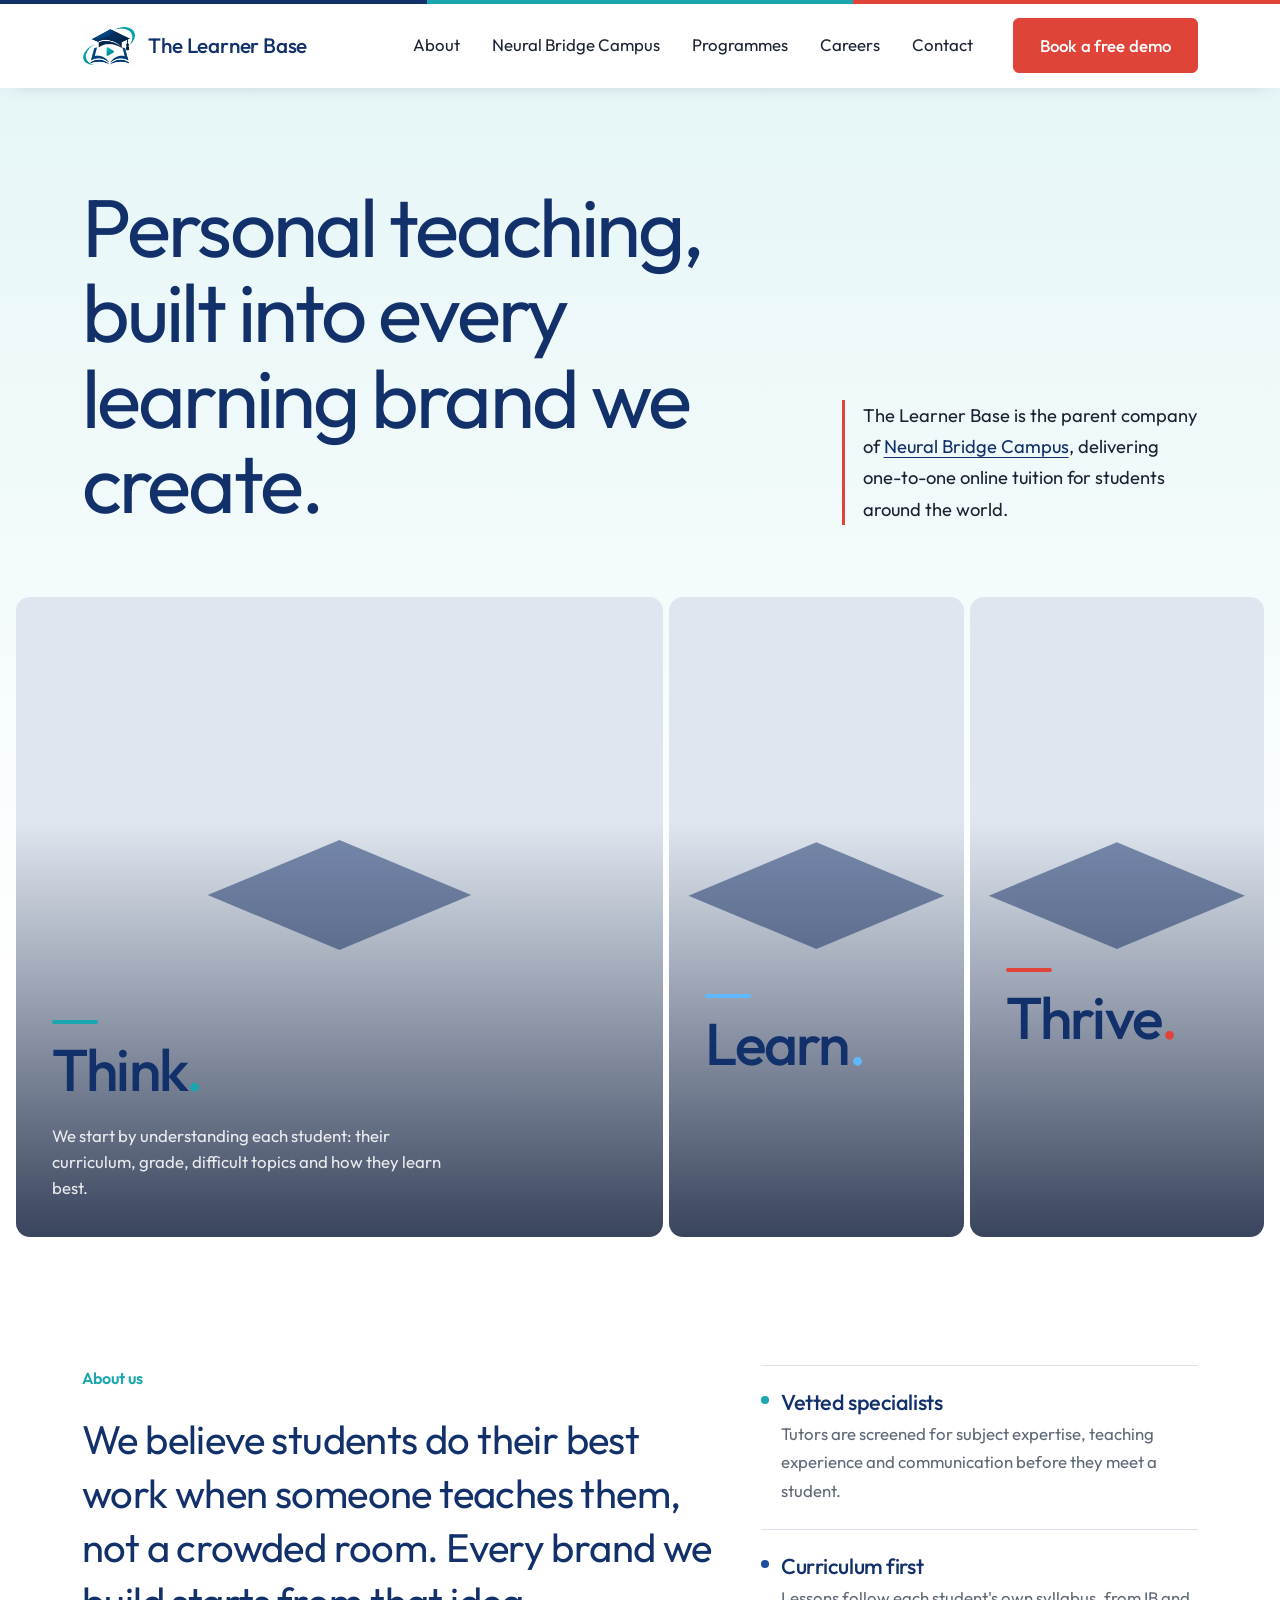
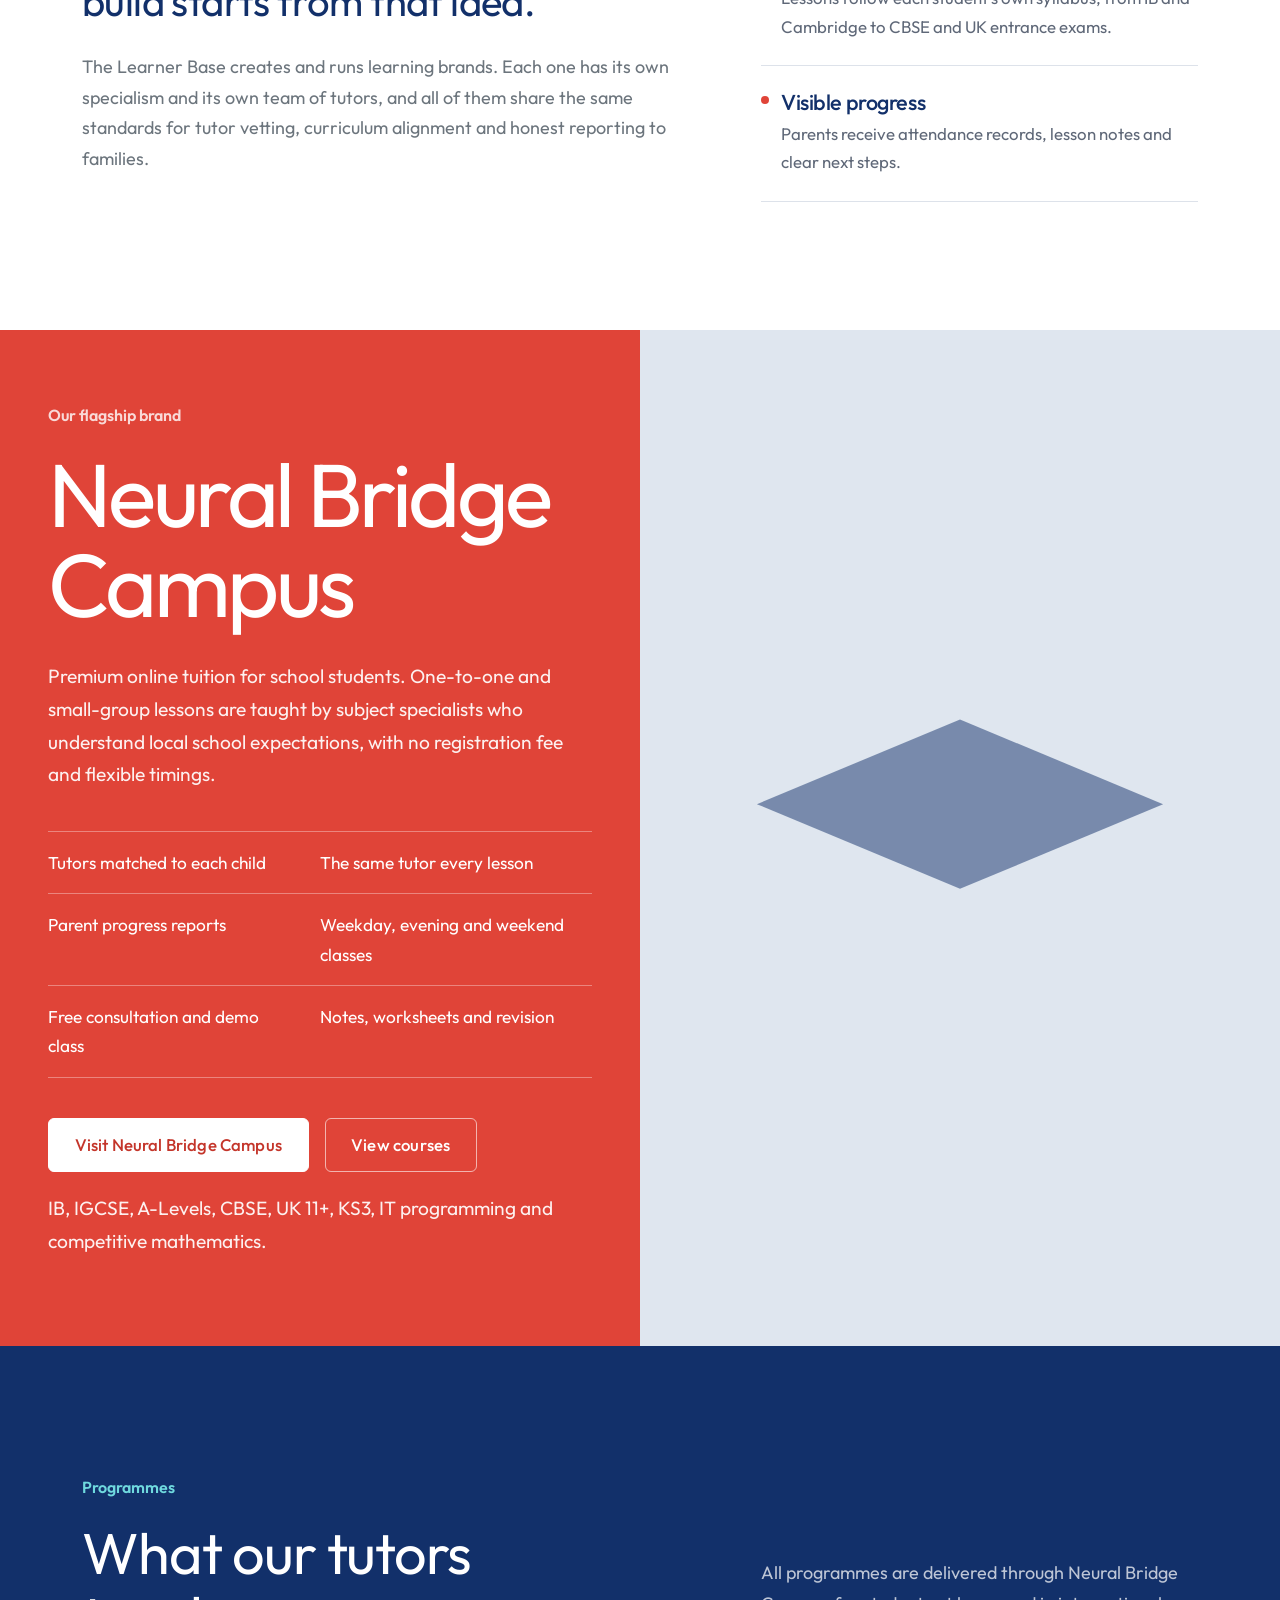
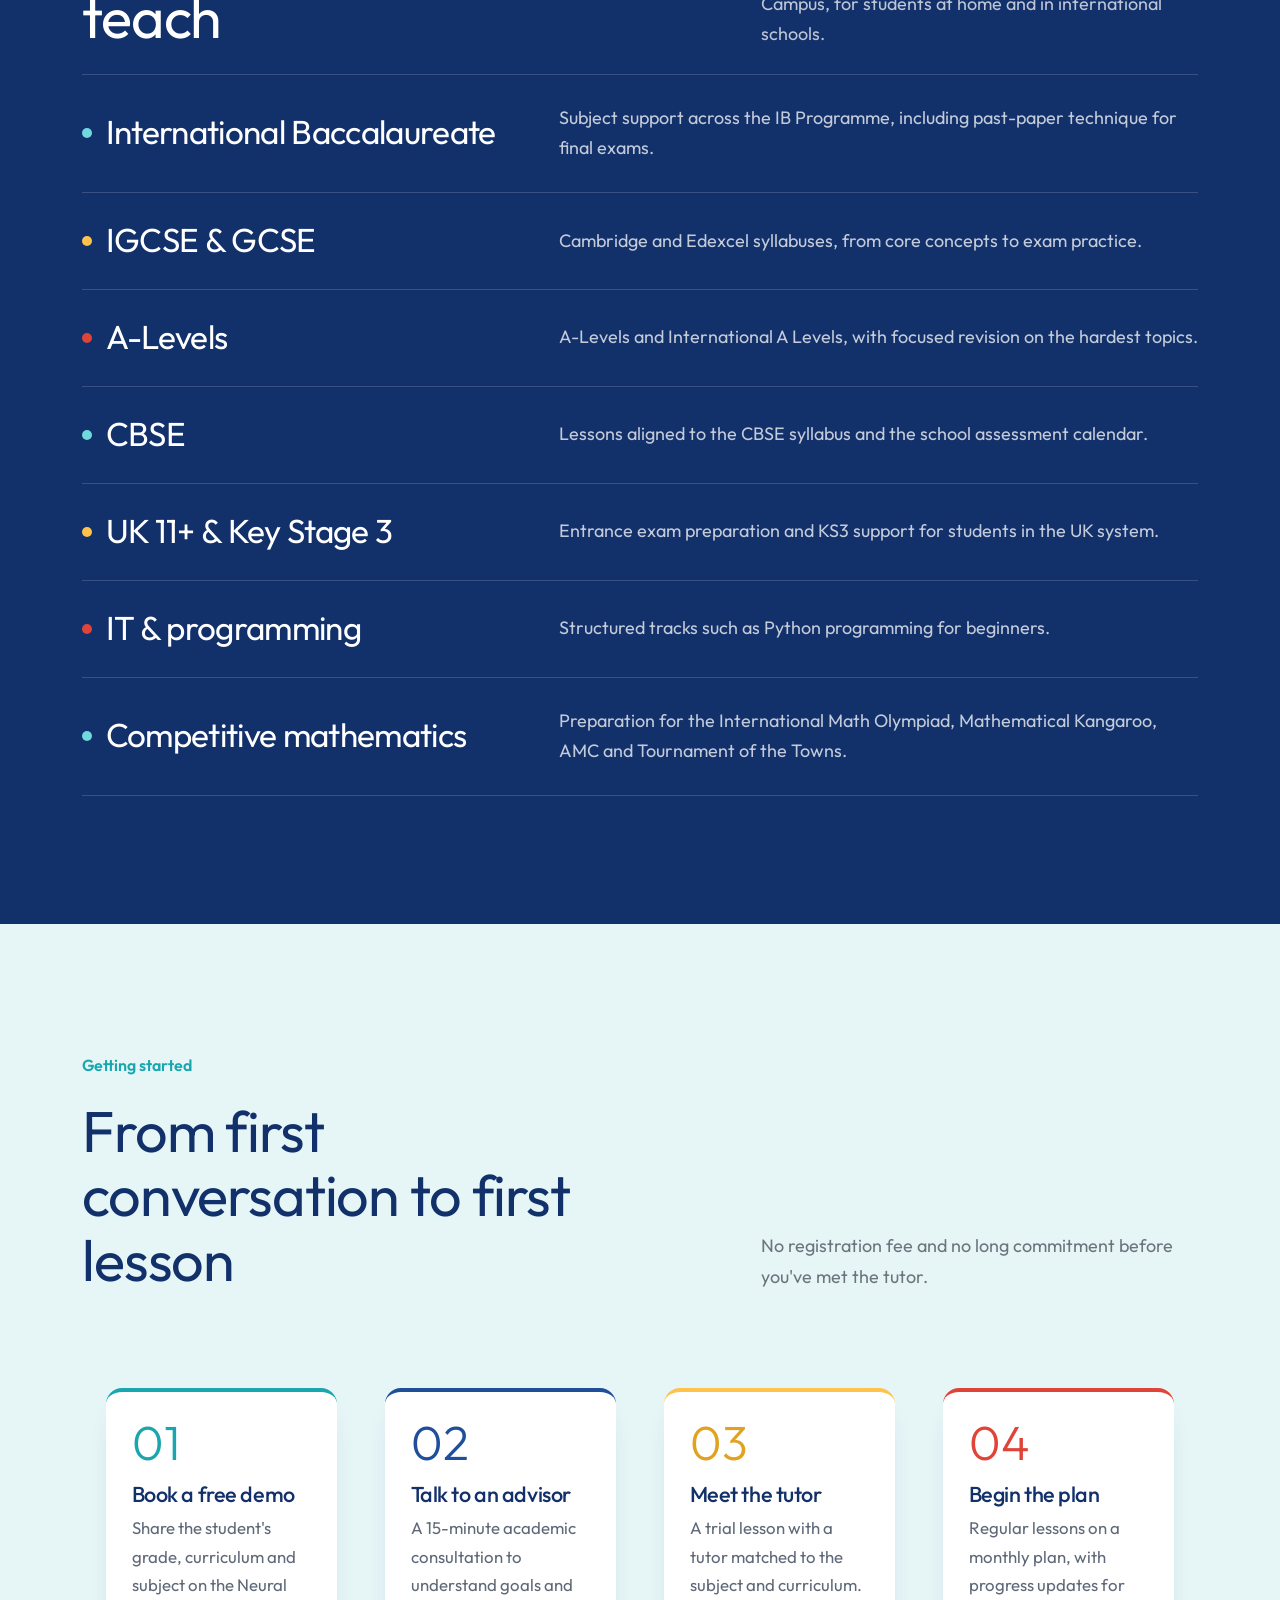
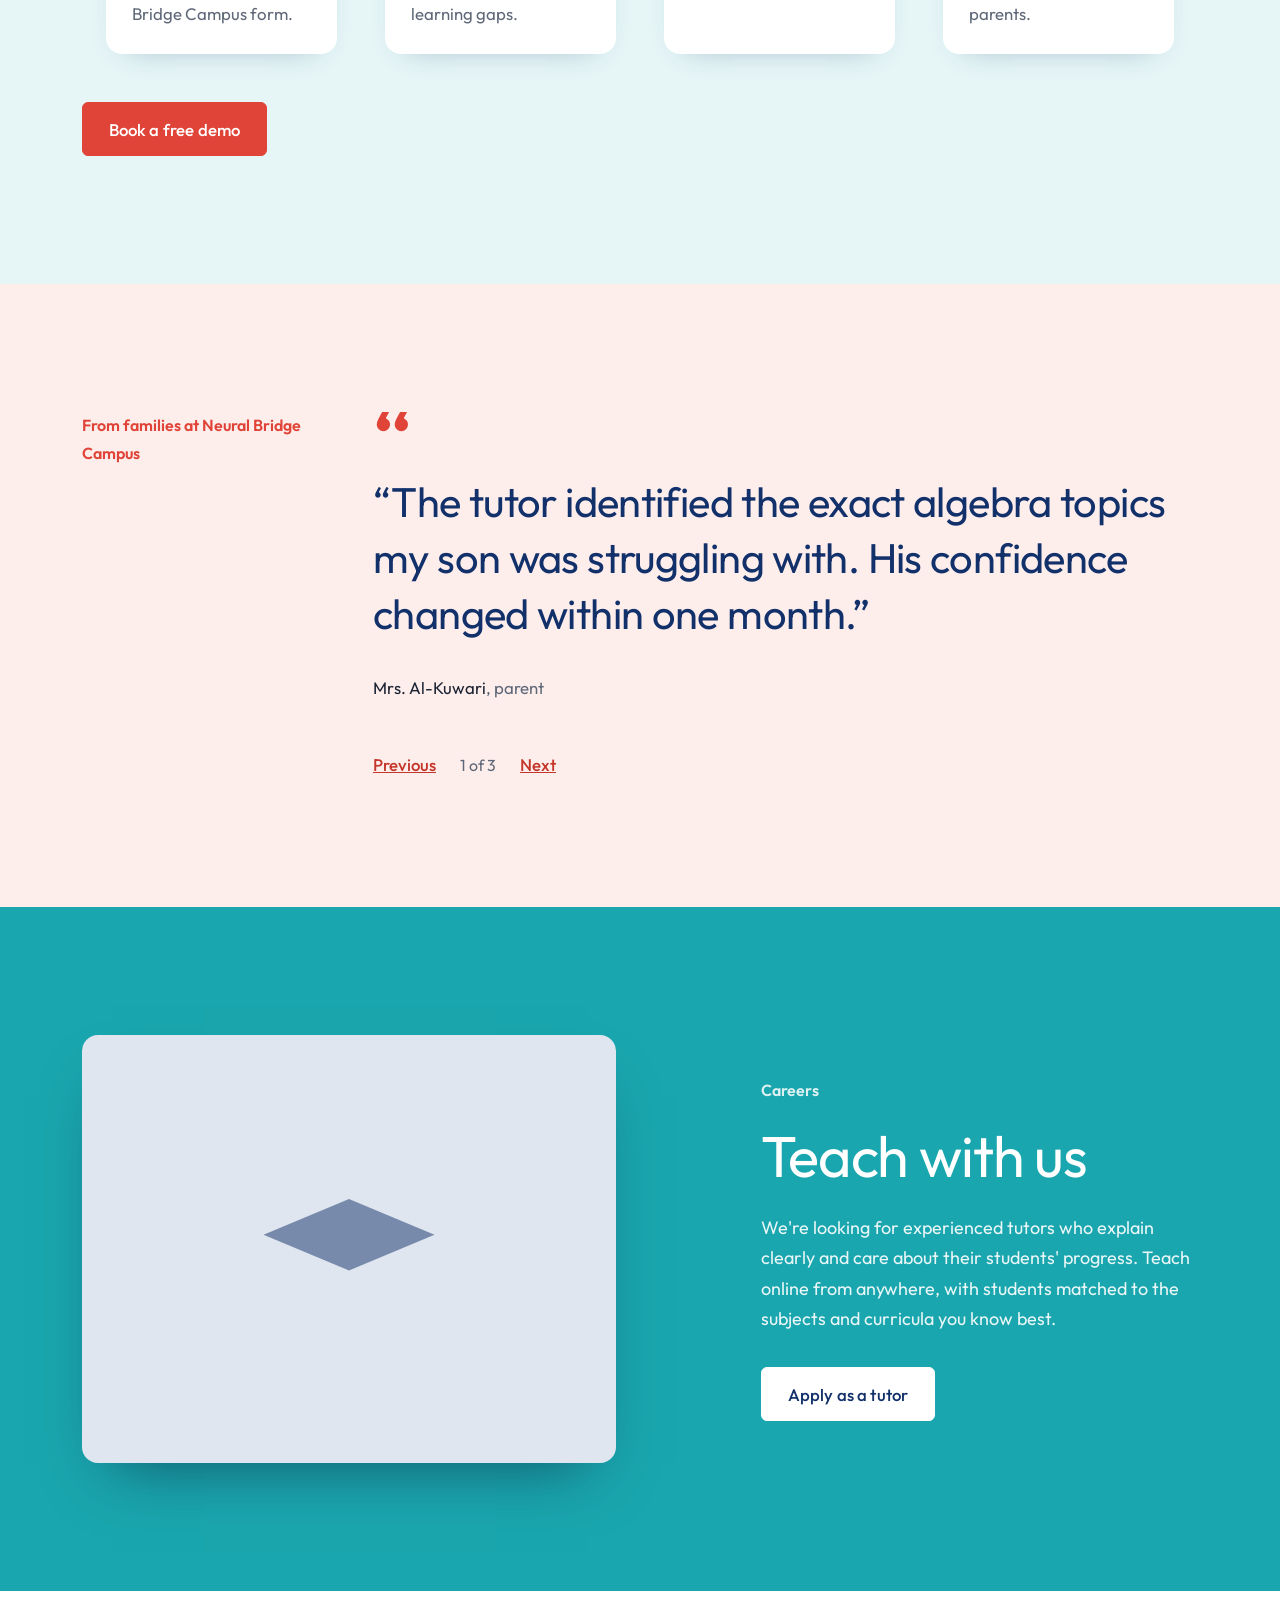
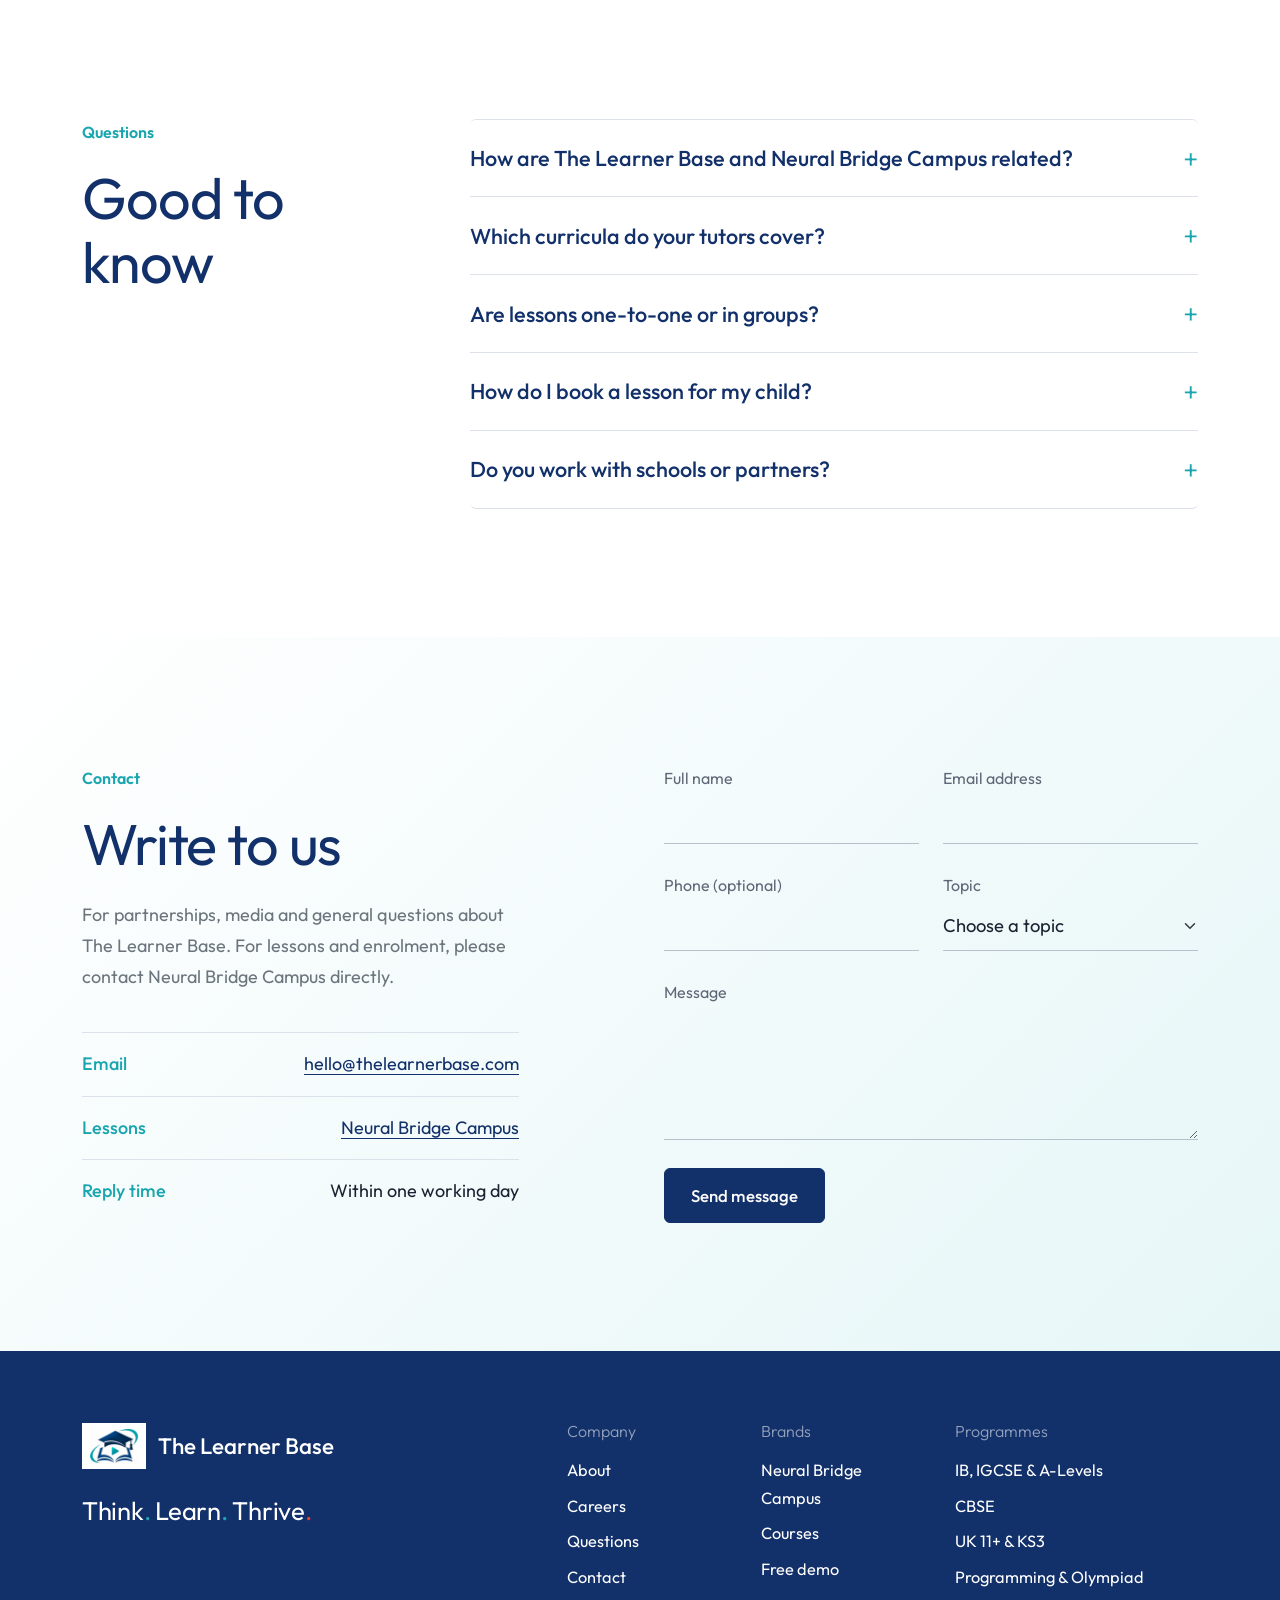
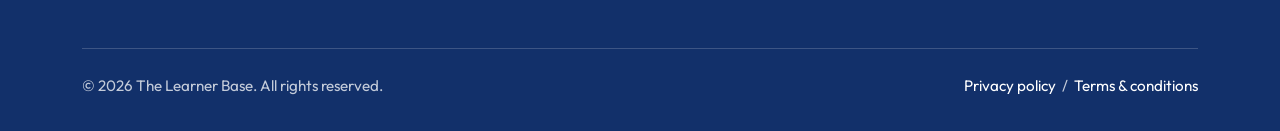
==== index.html @ ac5ecce2 "first commit" ====
<!doctype html>
<html lang="en">
<head>
  <meta charset="utf-8">
  <meta name="viewport" content="width=device-width, initial-scale=1">
  <title>The Learner Base · Think. Learn. Thrive.</title>
  <meta name="description" content="The Learner Base is the parent company of Neural Bridge Campus, building learning brands around personal, curriculum-aligned online teaching.">
  <meta name="theme-color" content="#ffffff">
  <link rel="icon" type="image/png" href="assets/favicon.png">

  <link rel="preconnect" href="https://images.unsplash.com">
  <link rel="preconnect" href="https://fonts.googleapis.com">
  <link rel="preconnect" href="https://fonts.gstatic.com" crossorigin>
  <link href="https://fonts.googleapis.com/css2?family=Outfit:wght@300;400;500;600&display=swap" rel="stylesheet">
  <link href="https://cdn.jsdelivr.net/npm/bootstrap@5.3.3/dist/css/bootstrap.min.css" rel="stylesheet" integrity="sha384-QWTKZyjpPEjISv5WaRU9OFeRpok6YctnYmDr5pNlyT2bRjXh0JMhjY6hW+ALEwIH" crossorigin="anonymous">

  <style>
    :root {
      --navy: #12306a;
      --blue: #1f4e9a;
      --teal: #1aa6ae;
      --coral: #e04438;
      --coral-dark: #c4352a;
      --ink: #1b2333;
      --grey: #5f6878;
      --rule: #dde2ea;
      --band: #f3f6f9;
      --teal-soft: #e6f6f7;
      --coral-soft: #fdeeec;
      --sky: #5fb8ff;
      --sun: #ffc24b;

      --bs-body-font-family: "Outfit", system-ui, -apple-system, "Segoe UI", Roboto, Arial, sans-serif;
      --bs-body-font-weight: 400;
      --bs-body-font-size: 1.125rem;
      --bs-body-line-height: 1.7;
      --bs-body-color: var(--ink);
      --bs-link-color: var(--navy);
      --bs-link-color-rgb: 18, 48, 106;
      --bs-link-hover-color-rgb: 224, 68, 56;
      --bs-border-color: var(--rule);
    }

    html { scroll-behavior: smooth; scroll-padding-top: 90px; }
    body { -webkit-font-smoothing: antialiased; }
    h1, h2, h3, h4 { font-weight: 400; color: var(--navy); letter-spacing: -0.02em; line-height: 1.12; }
    h2 { font-size: clamp(2.2rem, 4.6vw, 3.6rem); margin-bottom: 1.5rem; }
    h3 { font-size: 1.6rem; font-weight: 500; }
    strong, b { font-weight: 500; }
    p { max-width: 60ch; }
    a { text-underline-offset: 4px; text-decoration-thickness: 1px; }
    img { max-width: 100%; display: block; }
    :focus-visible { outline: 2px solid var(--coral); outline-offset: 3px; }

    .section { padding-block: clamp(5rem, 10vw, 8.5rem); }
    .band { background: var(--band); }
    .label { font-size: 1rem; font-weight: 600; color: var(--teal); margin-bottom: 1.25rem; display: block; }
    .statement { font-size: clamp(1.45rem, 3.2vw, 2.5rem); font-weight: 400; line-height: 1.35; color: var(--navy); letter-spacing: -0.015em; max-width: 30ch; }

    /* Buttons: thin, rectangular, quiet */
    .btn { font-weight: 500; border-radius: 6px; padding: .85rem 1.6rem; letter-spacing: .01em; font-size: 1.05rem; }
    .btn-coral { --bs-btn-bg: var(--coral); --bs-btn-border-color: var(--coral); --bs-btn-color: #fff; --bs-btn-hover-bg: var(--coral-dark); --bs-btn-hover-border-color: var(--coral-dark); --bs-btn-hover-color: #fff; --bs-btn-active-bg: var(--coral-dark); --bs-btn-active-color: #fff; }
    .btn-navy { --bs-btn-bg: var(--navy); --bs-btn-border-color: var(--navy); --bs-btn-color: #fff; --bs-btn-hover-bg: var(--blue); --bs-btn-hover-border-color: var(--blue); --bs-btn-hover-color: #fff; --bs-btn-active-bg: var(--blue); --bs-btn-active-color: #fff; }
    .btn-outline { --bs-btn-color: var(--navy); --bs-btn-border-color: var(--navy); --bs-btn-hover-bg: var(--navy); --bs-btn-hover-color: #fff; --bs-btn-hover-border-color: var(--navy); --bs-btn-active-bg: var(--navy); --bs-btn-active-color: #fff; }
    .btn-white { --bs-btn-bg: #fff; --bs-btn-border-color: #fff; --bs-btn-color: var(--coral-dark); --bs-btn-hover-bg: transparent; --bs-btn-hover-color: #fff; --bs-btn-hover-border-color: #fff; --bs-btn-active-bg: transparent; --bs-btn-active-color: #fff; }
    .btn-line-white { --bs-btn-color: #fff; --bs-btn-border-color: rgba(255,255,255,.6); --bs-btn-hover-bg: #fff; --bs-btn-hover-color: var(--coral-dark); --bs-btn-hover-border-color: #fff; --bs-btn-active-bg: #fff; --bs-btn-active-color: var(--coral-dark); }
    .text-link { color: var(--navy); text-decoration: underline; font-weight: 400; }
    .text-link:hover { color: var(--coral); }

    /* Header */
    .site-header { background: rgba(255,255,255,.96); border-bottom: 1px solid var(--rule); padding-block: .9rem; }
    .brand { display: inline-flex; align-items: center; gap: .75rem; text-decoration: none; }
    .brand img { height: 40px; width: auto; }
    .brand-text { font-size: 1.3rem; font-weight: 500; color: var(--navy); letter-spacing: -0.01em; line-height: 1; }
    .site-header .nav-link { color: var(--ink); font-weight: 400; font-size: 1.05rem; padding-inline: 1rem !important; }
    .site-header .nav-link:hover, .site-header .nav-link.active { color: var(--coral); }
    .navbar-toggler { border: 0; padding: .5rem; }
    .navbar-toggler:focus { box-shadow: none; outline: 2px solid var(--coral); }
    .toggler-lines { display: block; width: 26px; height: 12px; border-top: 1px solid var(--navy); border-bottom: 1px solid var(--navy); }
    @media (max-width: 991.98px) {
      .site-header .navbar-collapse { padding-top: 1rem; }
      .site-header .nav-link { padding: .8rem 0 !important; border-bottom: 1px solid var(--rule); font-size: 1.2rem; }
    }

    /* Hero */
    .hero { padding-top: clamp(3.5rem, 8vw, 6rem); }
    .hero h1 { font-size: clamp(2.2rem, 6.4vw, 5.4rem); font-weight: 400; line-height: 1.04; letter-spacing: -0.035em; margin: 0; max-width: 16ch; }
    .hero-side { font-size: 1.15rem; color: var(--grey); }
    .hero-side a { color: var(--navy); }

    /* Triptych: the signature element */
    .triptych { display: flex; gap: 6px; height: min(72vh, 640px); margin-top: clamp(3rem, 6vw, 4.5rem); }
    .panel {
      position: relative; flex: 1 1 0; min-width: 0; overflow: hidden; color: #fff; cursor: pointer;
      transition: flex-grow .6s cubic-bezier(.3,.7,.2,1); outline-offset: -4px;
    }
    .panel img { position: absolute; inset: 0; width: 100%; height: 100%; object-fit: cover; transition: transform .8s ease; }
    .panel::after { content: ""; position: absolute; inset: 0; background: linear-gradient(180deg, rgba(10,22,52,0) 35%, rgba(10,22,52,.78) 100%); }
    .panel-body { position: absolute; left: 0; right: 0; bottom: 0; z-index: 1; padding: clamp(1.25rem, 3vw, 2.25rem); }
    .panel-word { font-size: clamp(2.2rem, 4.6vw, 4rem); font-weight: 500; letter-spacing: -0.03em; line-height: 1; display: block; }
    .panel-word::after { content: "."; color: var(--teal); }
    .panel:nth-child(3) .panel-word::after { color: var(--coral); }
    .panel-text { max-width: 36ch; margin: 1rem 0 0; font-size: 1.05rem; line-height: 1.55; color: rgba(255,255,255,.88); opacity: 0; transform: translateY(8px); transition: opacity .4s ease .15s, transform .4s ease .15s; }
    .panel.is-open { flex-grow: 2.2; }
    .panel.is-open img { transform: scale(1.03); }
    .panel.is-open .panel-text { opacity: 1; transform: none; }
    @media (max-width: 767.98px) {
      .triptych { flex-direction: column; height: auto; }
      .panel { flex: none; height: 300px; cursor: default; }
      .panel-text { opacity: 1; transform: none; }
    }

    /* About */
    .facts { list-style: none; padding: 0; margin: 0; border-top: 1px solid var(--rule); }
    .facts li { padding: 1.5rem 0; border-bottom: 1px solid var(--rule); }
    .facts h3 { font-size: 1.35rem; margin: 0 0 .35rem; }
    .facts p { margin: 0; color: var(--grey); font-size: 1.05rem; }
    .portrait { aspect-ratio: 4 / 5; object-fit: cover; width: 100%; }

    /* Neural Bridge Campus band */
    .nbc { background: var(--coral); color: #fff; }
    .nbc h2 { color: #fff; font-size: clamp(2.8rem, 7vw, 5.8rem); letter-spacing: -0.04em; line-height: 1; margin-bottom: 2rem; }
    .nbc .label { color: rgba(255,255,255,.8); }
    .nbc p { color: rgba(255,255,255,.92); font-size: 1.2rem; }
    .nbc-list { list-style: none; padding: 0; margin: 2.5rem 0; display: grid; grid-template-columns: 1fr 1fr; border-top: 1px solid rgba(255,255,255,.35); }
    .nbc-list li { padding: 1rem 0; border-bottom: 1px solid rgba(255,255,255,.35); font-size: 1.08rem; }
    .nbc-list li:nth-child(odd) { padding-right: 1.5rem; }
    @media (max-width: 575.98px) { .nbc-list { grid-template-columns: 1fr; } .nbc-list li:nth-child(odd) { padding-right: 0; } }
    .nbc-img { width: 100%; height: 100%; min-height: 420px; object-fit: cover; }
    .nbc-curricula { font-size: 1rem; color: rgba(255,255,255,.85); margin-top: 1.25rem; }

    /* Programmes as a definition list */
    .programmes { margin: 0; border-top: 1px solid var(--rule); }
    .programmes .row { padding-block: 1.75rem; border-bottom: 1px solid var(--rule); margin: 0; }
    .programmes dt { font-weight: 400; font-size: clamp(1.5rem, 2.6vw, 2.1rem); color: var(--navy); letter-spacing: -0.02em; line-height: 1.2; padding-left: 0; }
    .programmes dd { margin: 0; color: var(--grey); align-self: center; padding-right: 0; }
    .programmes .row:hover dt { color: var(--coral); }

    /* Steps */
    .steps { list-style: none; padding: 0; margin: 0; counter-reset: step; }
    .steps li { counter-increment: step; padding-top: 1.5rem; border-top: 1px solid var(--navy); }
    .steps li::before { content: counter(step); display: block; font-size: 3.6rem; font-weight: 300; line-height: 1; color: var(--teal); margin-bottom: 1.25rem; }
    .steps li:last-child::before { color: var(--coral); }
    .steps h3 { font-size: 1.35rem; margin-bottom: .5rem; }
    .steps p { color: var(--grey); margin: 0; font-size: 1.05rem; }

    /* Testimonials */
    .quote-carousel blockquote { font-size: clamp(1.35rem, 3.4vw, 2.6rem); font-weight: 400; line-height: 1.35; color: var(--navy); letter-spacing: -0.015em; margin: 0 0 2rem; max-width: 34ch; }
    .quote-carousel figcaption { color: var(--grey); font-size: 1.05rem; }
    .quote-carousel figcaption strong { color: var(--ink); font-weight: 400; }
    .quote-controls { display: flex; align-items: center; gap: 1.5rem; margin-top: 3rem; }
    .quote-controls button { background: none; border: 0; padding: 0; color: var(--navy); font-size: 1.05rem; font-weight: 500; text-decoration: underline; }
    .quote-controls button:hover { color: var(--coral); }
    .quote-count { color: var(--grey); font-size: 1rem; }

    /* Tutors */
    .tutor-img { width: 100%; aspect-ratio: 5 / 4; object-fit: cover; }

    /* FAQ */
    .faq .accordion { --bs-accordion-bg: transparent; --bs-accordion-border-width: 0; --bs-accordion-btn-focus-box-shadow: none; --bs-accordion-active-bg: transparent; --bs-accordion-active-color: var(--coral); --bs-accordion-btn-padding-x: 0; --bs-accordion-body-padding-x: 0; }
    .faq .accordion-item { border-bottom: 1px solid var(--rule) !important; }
    .faq .accordion-item:first-child { border-top: 1px solid var(--rule) !important; }
    .faq .accordion-button { font-family: inherit; font-weight: 500; font-size: 1.35rem; color: var(--navy); padding-block: 1.5rem; }
    .faq .accordion-button:focus-visible { outline: 2px solid var(--coral); outline-offset: 2px; }
    .faq .accordion-button::after { background-image: none; content: "+"; font-size: 1.8rem; font-weight: 300; width: auto; height: auto; line-height: 1; transform: none; }
    .faq .accordion-button:not(.collapsed)::after { content: "−"; transform: none; }
    .faq .accordion-body { color: var(--grey); padding-top: 0; padding-bottom: 1.75rem; max-width: 62ch; }

    /* Contact: underline fields */
    .field { margin-bottom: 1.75rem; }
    .field label { display: block; font-size: 1rem; color: var(--grey); margin-bottom: .25rem; }
    .field .form-control, .field .form-select { border: 0; border-bottom: 1px solid #b7c0cd; border-radius: 0; padding: .6rem 0; font-size: 1.15rem; font-weight: 400; background-color: transparent; box-shadow: none; color: var(--ink); }
    .field .form-select { background-position: right 0 center; }
    .field .form-control:focus, .field .form-select:focus { border-bottom-color: var(--navy); box-shadow: 0 1px 0 0 var(--navy); }
    .was-validated .field .form-control:invalid, .was-validated .field .form-select:invalid { border-bottom-color: var(--coral); background-image: none; }
    .was-validated .field .form-control:valid, .was-validated .field .form-select:valid { border-bottom-color: #b7c0cd; background-image: none; }
    .invalid-feedback { color: var(--coral); font-size: .95rem; }
    .form-success { display: none; color: var(--navy); border-left: 2px solid var(--teal); padding: .25rem 0 .25rem 1rem; margin-bottom: 1.5rem; }
    .form-success.show { display: block; }
    .contact-lines { list-style: none; padding: 0; margin: 2.5rem 0 0; }
    .contact-lines li { padding: 1rem 0; border-top: 1px solid var(--rule); display: flex; justify-content: space-between; gap: 1rem; flex-wrap: wrap; }
    .contact-lines span { color: var(--grey); }

    /* Footer */
    .site-footer { background: var(--navy); color: rgba(255,255,255,.75); padding-block: 4.5rem 2rem; font-size: 1.02rem; }
    .site-footer a { color: #fff; text-decoration: none; font-weight: 400; }
    .site-footer a:hover { text-decoration: underline; }
    .site-footer h4 { color: rgba(255,255,255,.55); font-size: 1rem; font-weight: 300; margin-bottom: 1rem; letter-spacing: 0; }
    .site-footer ul { list-style: none; padding: 0; margin: 0; display: grid; gap: .5rem; }
    .footer-brand { display: inline-flex; align-items: center; gap: .75rem; margin-bottom: 1.25rem; }
    .footer-brand img { height: 46px; background: #fff; padding: 5px 7px; }
    .footer-brand span { color: #fff; font-size: 1.4rem; font-weight: 500; }
    .footer-tag { font-size: 1.6rem; font-weight: 400; color: #fff; letter-spacing: -0.01em; }
    .footer-tag i { font-style: normal; color: var(--teal); }
    .footer-tag i.c { color: var(--coral); }
    .footer-bottom { border-top: 1px solid rgba(255,255,255,.18); margin-top: 3.5rem; padding-top: 1.5rem; font-size: .95rem; }


    /* =========================================================
       Colour + mobile refinements
       ========================================================= */
    .brand-stripe { height: 4px; background: linear-gradient(90deg, var(--navy) 0 33.33%, var(--teal) 33.33% 66.66%, var(--coral) 66.66% 100%); }
    .site-header { border-bottom-color: transparent; box-shadow: 0 6px 20px -16px rgba(18,48,106,.5); }

    /* Hero */
    .hero { background: linear-gradient(180deg, var(--teal-soft) 0%, #ffffff 78%); }
    .hero-side { border-left: 3px solid var(--coral); padding-left: 1.1rem; color: var(--ink); }
    .panel { border-radius: 14px; }
    .panel-body::before { content: ""; display: block; width: 46px; height: 4px; border-radius: 4px; margin-bottom: 1rem; background: var(--teal); }
    .panel:nth-child(2) .panel-body::before { background: var(--sky); }
    .panel:nth-child(3) .panel-body::before { background: var(--coral); }
    .panel:nth-child(2) .panel-word::after { color: var(--sky); }

    /* About facts with coloured markers */
    .facts li { padding-left: 1.25rem; position: relative; }
    .facts li::before { content: ""; position: absolute; left: 0; top: 1.85rem; width: 8px; height: 8px; border-radius: 50%; background: var(--teal); }
    .facts li:nth-child(2)::before { background: var(--blue); }
    .facts li:nth-child(3)::before { background: var(--coral); }

    /* Programmes on navy */
    .prog-dark { background: var(--navy); color: #fff; }
    .prog-dark h2 { color: #fff; }
    .prog-dark .label { color: var(--teal-300, #6fd9de); }
    .prog-dark .text-secondary { color: rgba(255,255,255,.72) !important; }
    .prog-dark .programmes, .prog-dark .programmes .row { border-color: rgba(255,255,255,.16); }
    .prog-dark .programmes dt { color: #fff; display: flex; align-items: center; gap: .85rem; }
    .prog-dark .programmes dt::before { content: ""; flex: none; width: 10px; height: 10px; border-radius: 50%; background: #6fd9de; }
    .prog-dark .programmes .row:nth-child(3n+2) dt::before { background: var(--sun); }
    .prog-dark .programmes .row:nth-child(3n) dt::before { background: var(--coral); }
    .prog-dark .programmes dd { color: rgba(255,255,255,.75); }
    .prog-dark .programmes .row { transition: background-color .2s; }
    .prog-dark .programmes .row:hover { background: rgba(255,255,255,.04); }
    .prog-dark .programmes .row:hover dt { color: #6fd9de; }

    /* Steps on soft teal with coloured cards */
    .steps-band { background: var(--teal-soft); }
    .steps li { border-top: 0; padding-top: 0; }
    .steps .step-card { background: #fff; border-radius: 16px; padding: 1.6rem; height: 100%; box-shadow: 0 12px 30px -22px rgba(18,48,106,.45); border-top: 4px solid var(--teal); }
    .steps li:nth-child(2) .step-card { border-top-color: var(--blue); }
    .steps li:nth-child(3) .step-card { border-top-color: var(--sun); }
    .steps li:nth-child(4) .step-card { border-top-color: var(--coral); }
    .steps li::before { display: none; }
    .step-num { display: block; font-size: 3rem; font-weight: 300; line-height: 1; margin-bottom: 1rem; color: var(--teal); }
    .steps li:nth-child(2) .step-num { color: var(--blue); }
    .steps li:nth-child(3) .step-num { color: #e0a21f; }
    .steps li:nth-child(4) .step-num { color: var(--coral); }

    /* Testimonials on soft coral */
    .quotes-band { background: var(--coral-soft); }
    .quotes-band .label { color: var(--coral); }
    .quote-carousel blockquote { position: relative; }
    .quote-mark { display: block; font-size: 5.5rem; line-height: .6; color: var(--coral); font-weight: 500; margin-bottom: 1.25rem; height: 2.6rem; }
    .quote-controls button { color: var(--coral-dark); }

    /* Careers on teal */
    .careers-band { background: var(--teal); color: #fff; }
    .careers-band h2 { color: #fff; }
    .careers-band .label { color: #fff; opacity: .85; }
    .careers-band .text-secondary { color: rgba(255,255,255,.9) !important; }
    .careers-band .tutor-img { border-radius: 16px; box-shadow: 0 30px 60px -30px rgba(10,30,60,.6); }
    .careers-band .btn-navy { --bs-btn-bg: #fff; --bs-btn-border-color: #fff; --bs-btn-color: var(--navy); --bs-btn-hover-bg: var(--navy); --bs-btn-hover-border-color: var(--navy); --bs-btn-hover-color: #fff; }

    /* FAQ accents */
    .faq .accordion-button:not(.collapsed) { color: var(--coral); }
    .faq .accordion-button::after { color: var(--teal); }

    /* Contact */
    .contact-band { background: linear-gradient(135deg, #ffffff 0%, var(--teal-soft) 100%); }
    .contact-lines li span { color: var(--teal); font-weight: 500; }

    .nbc-img { border-radius: 0; }

    /* ---------- Mobile spacing ---------- */
    @media (max-width: 767.98px) {
      body { --bs-body-font-size: 1.05rem; }
      .section { padding-block: 3.25rem; }
      .hero { padding-top: 2rem; }
      .hero h1 { margin-bottom: .5rem; }
      .hero-side { font-size: 1.05rem; }
      .row.g-5 { --bs-gutter-y: 1.5rem; }
      .row.mb-5, .mb-5 { margin-bottom: 1.75rem !important; }
      .row.mb-4 { margin-bottom: 1rem !important; }
      h2 { font-size: 2rem; margin-bottom: 1rem; }
      .label { margin-bottom: .6rem; }
      .triptych { margin-top: 1.75rem; gap: 8px; }
      .panel { height: 230px; }
      .panel-body { padding: 1.1rem 1.2rem; }
      .panel-body::before { margin-bottom: .6rem; }
      .panel-word { font-size: 2.1rem; }
      .panel-text { margin-top: .5rem; font-size: .98rem; }
      .facts li { padding-block: 1rem; }
      .facts li::before { top: 1.35rem; }
      .facts h3 { font-size: 1.2rem; }
      .nbc .px-4 { padding-block: 2.5rem !important; }
      .nbc h2 { font-size: 2.6rem; margin-bottom: 1rem; }
      .nbc p { font-size: 1.05rem; }
      .nbc-list { margin: 1.5rem 0; }
      .nbc-list li { padding: .7rem 0; font-size: 1rem; }
      .nbc-img { min-height: 240px; max-height: 280px; }
      .programmes .row { padding-block: 1.1rem; }
      .programmes dt { font-size: 1.35rem; margin-bottom: .25rem; }
      .programmes dd { font-size: 1rem; }
      .steps.row.g-5 { --bs-gutter-y: 1rem; }
      .steps .step-card { padding: 1.25rem; }
      .step-num { font-size: 2.4rem; margin-bottom: .6rem; }
      .mt-5 { margin-top: 1.75rem !important; }
      .quote-mark { font-size: 4rem; height: 2rem; margin-bottom: .75rem; }
      .quote-controls { margin-top: 1.5rem; }
      .faq .accordion-button { font-size: 1.12rem; padding-block: 1.1rem; }
      .field { margin-bottom: 1.25rem; }
      .contact-lines { margin-top: 1.5rem; }
      .site-footer { padding-block: 3rem 1.5rem; }
      .site-footer .row.g-5 { --bs-gutter-y: 1.75rem; }
      .footer-bottom { margin-top: 2rem; }
    }

    @media (prefers-reduced-motion: reduce) {
      html { scroll-behavior: auto; }
      *, *::before, *::after { transition-duration: .001ms !important; animation-duration: .001ms !important; }
    }
  </style>
</head>
<body>
  <a class="visually-hidden-focusable position-absolute top-0 start-0 m-2 btn btn-navy" style="z-index:2000" href="#main">Skip to content</a>

  <div class="brand-stripe" aria-hidden="true"></div>
  <!-- Header -->
  <nav class="navbar navbar-expand-lg sticky-top site-header" aria-label="Main navigation">
    <div class="container">
      <a class="brand" href="#top" aria-label="The Learner Base home">
        <img src="assets/logo-mark.png" alt="" width="55" height="40">
        <span class="brand-text">The Learner Base</span>
      </a>
      <button class="navbar-toggler" type="button" data-bs-toggle="collapse" data-bs-target="#navMenu" aria-controls="navMenu" aria-expanded="false" aria-label="Open menu"><span class="toggler-lines"></span></button>
      <div class="collapse navbar-collapse" id="navMenu">
        <ul class="navbar-nav ms-auto me-lg-4">
          <li class="nav-item"><a class="nav-link" href="#about">About</a></li>
          <li class="nav-item"><a class="nav-link" href="#brands">Neural Bridge Campus</a></li>
          <li class="nav-item"><a class="nav-link" href="#programmes">Programmes</a></li>
          <li class="nav-item"><a class="nav-link" href="#careers">Careers</a></li>
          <li class="nav-item"><a class="nav-link" href="#contact">Contact</a></li>
        </ul>
        <a class="btn btn-coral mt-3 mt-lg-0" href="https://www.neuralbridgecampus.com/#book-demo" target="_blank" rel="noopener">Book a free demo</a>
      </div>
    </div>
  </nav>

  <main id="main">
    <!-- Hero -->
    <section class="hero" id="top" aria-labelledby="hero-title">
      <div class="container">
        <div class="row g-4 align-items-end">
          <div class="col-lg-8">
            <h1 id="hero-title">Personal teaching, built into every learning brand we create.</h1>
          </div>
          <div class="col-lg-4">
            <p class="hero-side mb-0">The Learner Base is the parent company of <a href="https://www.neuralbridgecampus.com" target="_blank" rel="noopener">Neural Bridge Campus</a>, delivering one-to-one online tuition for students around the world.</p>
          </div>
        </div>
      </div>

      <div class="container-fluid px-2 px-md-3">
        <div class="triptych" id="triptych">
          <article class="panel is-open" tabindex="0" aria-labelledby="p1">
            <img src="https://images.unsplash.com/photo-1503676260728-1c00da094a0b?auto=format&fit=crop&w=1400&q=70" alt="Young students concentrating on schoolwork" fetchpriority="high">
            <div class="panel-body">
              <h2 class="panel-word" id="p1">Think</h2>
              <p class="panel-text">We start by understanding each student: their curriculum, grade, difficult topics and how they learn best.</p>
            </div>
          </article>
          <article class="panel" tabindex="0" aria-labelledby="p2">
            <img src="https://images.unsplash.com/photo-1588196749597-9ff075ee6b5b?auto=format&fit=crop&w=1400&q=70" alt="A student taking a live online lesson on a laptop" loading="lazy">
            <div class="panel-body">
              <h2 class="panel-word" id="p2">Learn</h2>
              <p class="panel-text">Live lessons with a matched subject specialist, at a pace where nothing is rushed and nothing is skipped.</p>
            </div>
          </article>
          <article class="panel" tabindex="0" aria-labelledby="p3">
            <img src="https://images.unsplash.com/photo-1523050854058-8df90110c9f1?auto=format&fit=crop&w=1400&q=70" alt="Graduates throwing their caps in celebration" loading="lazy">
            <div class="panel-body">
              <h2 class="panel-word" id="p3">Thrive</h2>
              <p class="panel-text">Progress checkpoints and parent reports make improvement visible, lesson by lesson, all the way to results day.</p>
            </div>
          </article>
        </div>
      </div>
    </section>

    <!-- About -->
    <section class="section" id="about" aria-labelledby="about-title">
      <div class="container">
        <div class="row g-5">
          <div class="col-lg-7">
            <span class="label">About us</span>
            <h2 id="about-title" class="visually-hidden">About The Learner Base</h2>
            <p class="statement">We believe students do their best work when someone teaches them, not a crowded room. Every brand we build starts from that idea.</p>
            <p class="mt-4 text-secondary">The Learner Base creates and runs learning brands. Each one has its own specialism and its own team of tutors, and all of them share the same standards for tutor vetting, curriculum alignment and honest reporting to families.</p>
          </div>
          <div class="col-lg-5">
            <ul class="facts">
              <li><h3>Vetted specialists</h3><p>Tutors are screened for subject expertise, teaching experience and communication before they meet a student.</p></li>
              <li><h3>Curriculum first</h3><p>Lessons follow each student's own syllabus, from IB and Cambridge to CBSE and UK entrance exams.</p></li>
              <li><h3>Visible progress</h3><p>Parents receive attendance records, lesson notes and clear next steps.</p></li>
            </ul>
          </div>
        </div>
      </div>
    </section>

    <!-- Neural Bridge Campus -->
    <section class="nbc" id="brands" aria-labelledby="nbc-title">
      <div class="container-fluid px-0">
        <div class="row g-0">
          <div class="col-lg-6 order-lg-2">
            <img class="nbc-img" src="https://images.unsplash.com/photo-1606761568499-6d2451b23c66?auto=format&fit=crop&w=1400&q=70" alt="Tutor teaching a live online class from a laptop" loading="lazy">
          </div>
          <div class="col-lg-6 order-lg-1">
            <div class="px-4 px-md-5 py-5 my-lg-4" style="max-width:720px;margin-left:auto">
              <span class="label">Our flagship brand</span>
              <h2 id="nbc-title">Neural Bridge Campus</h2>
              <p>Premium online tuition for school students. One-to-one and small-group lessons are taught by subject specialists who understand local school expectations, with no registration fee and flexible timings.</p>
              <ul class="nbc-list">
                <li>Tutors matched to each child</li>
                <li>The same tutor every lesson</li>
                <li>Parent progress reports</li>
                <li>Weekday, evening and weekend classes</li>
                <li>Free consultation and demo class</li>
                <li>Notes, worksheets and revision</li>
              </ul>
              <div class="d-flex flex-wrap gap-3">
                <a class="btn btn-white" href="https://www.neuralbridgecampus.com" target="_blank" rel="noopener">Visit Neural Bridge Campus<span class="visually-hidden"> (opens in a new tab)</span></a>
                <a class="btn btn-line-white" href="https://www.neuralbridgecampus.com/courses" target="_blank" rel="noopener">View courses</a>
              </div>
              <p class="nbc-curricula">IB, IGCSE, A-Levels, CBSE, UK 11+, KS3, IT programming and competitive mathematics.</p>
            </div>
          </div>
        </div>
      </div>
    </section>

    <!-- Programmes -->
    <section class="section prog-dark" id="programmes" aria-labelledby="prog-title">
      <div class="container">
        <div class="row g-5 mb-4">
          <div class="col-lg-6"><span class="label">Programmes</span><h2 id="prog-title" class="mb-0">What our tutors teach</h2></div>
          <div class="col-lg-5 offset-lg-1 align-self-end"><p class="text-secondary mb-0">All programmes are delivered through Neural Bridge Campus, for students at home and in international schools.</p></div>
        </div>
        <dl class="programmes">
          <div class="row"><dt class="col-md-5">International Baccalaureate</dt><dd class="col-md-7">Subject support across the IB Programme, including past-paper technique for final exams.</dd></div>
          <div class="row"><dt class="col-md-5">IGCSE &amp; GCSE</dt><dd class="col-md-7">Cambridge and Edexcel syllabuses, from core concepts to exam practice.</dd></div>
          <div class="row"><dt class="col-md-5">A-Levels</dt><dd class="col-md-7">A-Levels and International A Levels, with focused revision on the hardest topics.</dd></div>
          <div class="row"><dt class="col-md-5">CBSE</dt><dd class="col-md-7">Lessons aligned to the CBSE syllabus and the school assessment calendar.</dd></div>
          <div class="row"><dt class="col-md-5">UK 11+ &amp; Key Stage 3</dt><dd class="col-md-7">Entrance exam preparation and KS3 support for students in the UK system.</dd></div>
          <div class="row"><dt class="col-md-5">IT &amp; programming</dt><dd class="col-md-7">Structured tracks such as Python programming for beginners.</dd></div>
          <div class="row"><dt class="col-md-5">Competitive mathematics</dt><dd class="col-md-7">Preparation for the International Math Olympiad, Mathematical Kangaroo, AMC and Tournament of the Towns.</dd></div>
        </dl>
      </div>
    </section>

    <!-- Steps -->
    <section class="section steps-band" aria-labelledby="how-title">
      <div class="container">
        <div class="row g-5 mb-5">
          <div class="col-lg-6"><span class="label">Getting started</span><h2 id="how-title" class="mb-0">From first conversation to first lesson</h2></div>
          <div class="col-lg-5 offset-lg-1 align-self-end"><p class="text-secondary mb-0">No registration fee and no long commitment before you've met the tutor.</p></div>
        </div>
        <ol class="steps row g-5">
          <li class="col-md-6 col-lg-3"><div class="step-card"><span class="step-num">01</span><h3>Book a free demo</h3><p>Share the student's grade, curriculum and subject on the Neural Bridge Campus form.</p></div></li>
          <li class="col-md-6 col-lg-3"><div class="step-card"><span class="step-num">02</span><h3>Talk to an advisor</h3><p>A 15-minute academic consultation to understand goals and learning gaps.</p></div></li>
          <li class="col-md-6 col-lg-3"><div class="step-card"><span class="step-num">03</span><h3>Meet the tutor</h3><p>A trial lesson with a tutor matched to the subject and curriculum.</p></div></li>
          <li class="col-md-6 col-lg-3"><div class="step-card"><span class="step-num">04</span><h3>Begin the plan</h3><p>Regular lessons on a monthly plan, with progress updates for parents.</p></div></li>
        </ol>
        <a class="btn btn-coral mt-5" href="https://www.neuralbridgecampus.com/#book-demo" target="_blank" rel="noopener">Book a free demo</a>
      </div>
    </section>

    <!-- Testimonials -->
    <section class="section quotes-band" aria-labelledby="t-title">
      <div class="container">
        <div class="row g-5">
          <div class="col-lg-3"><span class="label" id="t-title">From families at Neural Bridge Campus</span></div>
          <div class="col-lg-9">
            <div id="quotes" class="carousel slide quote-carousel" data-bs-interval="false" aria-roledescription="carousel" aria-label="Testimonials">
              <div class="carousel-inner">
                <figure class="carousel-item active m-0">
                  <span class="quote-mark" aria-hidden="true">“</span><blockquote>“The tutor identified the exact algebra topics my son was struggling with. His confidence changed within one month.”</blockquote>
                  <figcaption><strong>Mrs. Al-Kuwari</strong>, parent</figcaption>
                </figure>
                <figure class="carousel-item m-0">
                  <span class="quote-mark" aria-hidden="true">“</span><blockquote>“The lessons were clear and focused on past-paper technique. I improved from a grade 5 to a grade 7 in Physics.”</blockquote>
                  <figcaption><strong>Yousef M.</strong>, IB student</figcaption>
                </figure>
                <figure class="carousel-item m-0">
                  <span class="quote-mark" aria-hidden="true">“</span><blockquote>“The parent reports are useful and practical. We know what was covered and what needs practice before the next lesson.”</blockquote>
                  <figcaption><strong>Mrs. Fatima A.</strong>, parent</figcaption>
                </figure>
              </div>
              <div class="quote-controls">
                <button type="button" data-bs-target="#quotes" data-bs-slide="prev">Previous</button>
                <span class="quote-count" id="quoteCount" aria-live="polite">1 of 3</span>
                <button type="button" data-bs-target="#quotes" data-bs-slide="next">Next</button>
              </div>
            </div>
          </div>
        </div>
      </div>
    </section>

    <!-- Careers -->
    <section class="section careers-band" id="careers" aria-labelledby="careers-title">
      <div class="container">
        <div class="row g-5 align-items-center">
          <div class="col-lg-6">
            <img class="tutor-img" src="https://images.unsplash.com/photo-1544717305-2782549b5136?auto=format&fit=crop&w=1200&q=70" alt="Tutor preparing an online lesson at a desk" loading="lazy">
          </div>
          <div class="col-lg-5 offset-lg-1">
            <span class="label">Careers</span>
            <h2 id="careers-title">Teach with us</h2>
            <p class="text-secondary">We're looking for experienced tutors who explain clearly and care about their students' progress. Teach online from anywhere, with students matched to the subjects and curricula you know best.</p>
            <a class="btn btn-navy mt-3" href="https://www.neuralbridgecampus.com/apply-as-tutor" target="_blank" rel="noopener">Apply as a tutor</a>
          </div>
        </div>
      </div>
    </section>

    <!-- FAQ -->
    <section class="section faq" id="faq" aria-labelledby="faq-title">
      <div class="container">
        <div class="row g-5">
          <div class="col-lg-4"><span class="label">Questions</span><h2 id="faq-title">Good to know</h2></div>
          <div class="col-lg-8">
            <div class="accordion" id="faqList">
              <div class="accordion-item">
                <h3 class="accordion-header"><button class="accordion-button collapsed" type="button" data-bs-toggle="collapse" data-bs-target="#q1" aria-expanded="false" aria-controls="q1">How are The Learner Base and Neural Bridge Campus related?</button></h3>
                <div id="q1" class="accordion-collapse collapse" data-bs-parent="#faqList"><div class="accordion-body">The Learner Base is the parent company. Neural Bridge Campus is our online tuition brand, where students book lessons, meet their tutors and attend classes.</div></div>
              </div>
              <div class="accordion-item">
                <h3 class="accordion-header"><button class="accordion-button collapsed" type="button" data-bs-toggle="collapse" data-bs-target="#q2" aria-expanded="false" aria-controls="q2">Which curricula do your tutors cover?</button></h3>
                <div id="q2" class="accordion-collapse collapse" data-bs-parent="#faqList"><div class="accordion-body">IB, Cambridge and Edexcel IGCSE and A-Levels, CBSE, UK 11+ and Key Stage 3, IT programming, and competitive mathematics.</div></div>
              </div>
              <div class="accordion-item">
                <h3 class="accordion-header"><button class="accordion-button collapsed" type="button" data-bs-toggle="collapse" data-bs-target="#q3" aria-expanded="false" aria-controls="q3">Are lessons one-to-one or in groups?</button></h3>
                <div id="q3" class="accordion-collapse collapse" data-bs-parent="#faqList"><div class="accordion-body">Both formats are available. Each course lists its standard format, and one-to-one plans can be arranged with the support team.</div></div>
              </div>
              <div class="accordion-item">
                <h3 class="accordion-header"><button class="accordion-button collapsed" type="button" data-bs-toggle="collapse" data-bs-target="#q4" aria-expanded="false" aria-controls="q4">How do I book a lesson for my child?</button></h3>
                <div id="q4" class="accordion-collapse collapse" data-bs-parent="#faqList"><div class="accordion-body">Book a free demo on the <a class="text-link" href="https://www.neuralbridgecampus.com/#book-demo" target="_blank" rel="noopener">Neural Bridge Campus website</a>. You'll get a short consultation, a trial lesson with a matched tutor and a suggested monthly plan.</div></div>
              </div>
              <div class="accordion-item">
                <h3 class="accordion-header"><button class="accordion-button collapsed" type="button" data-bs-toggle="collapse" data-bs-target="#q5" aria-expanded="false" aria-controls="q5">Do you work with schools or partners?</button></h3>
                <div id="q5" class="accordion-collapse collapse" data-bs-parent="#faqList"><div class="accordion-body">Yes. Schools, education organisations and partners can reach us through the contact form below. Choose "Partnership" as the topic.</div></div>
              </div>
            </div>
          </div>
        </div>
      </div>
    </section>

    <!-- Contact -->
    <section class="section contact-band" id="contact" aria-labelledby="contact-title">
      <div class="container">
        <div class="row g-5">
          <div class="col-lg-5">
            <span class="label">Contact</span>
            <h2 id="contact-title">Write to us</h2>
            <p class="text-secondary">For partnerships, media and general questions about The Learner Base. For lessons and enrolment, please contact Neural Bridge Campus directly.</p>
            <ul class="contact-lines">
              <li><span>Email</span><a class="text-link" href="mailto:hello@thelearnerbase.com">hello@thelearnerbase.com</a></li>
              <li><span>Lessons</span><a class="text-link" href="https://www.neuralbridgecampus.com/contact" target="_blank" rel="noopener">Neural Bridge Campus</a></li>
              <li><span>Reply time</span>Within one working day</li>
            </ul>
          </div>
          <div class="col-lg-6 offset-lg-1">
            <form id="contactForm" novalidate>
              <div class="form-success" id="formSuccess" role="status" aria-live="polite">Message sent. We'll reply within one working day.</div>
              <div class="row g-0 gx-md-4">
                <div class="col-md-6 field">
                  <label for="cName">Full name</label>
                  <input class="form-control" id="cName" name="name" autocomplete="name" required>
                  <div class="invalid-feedback">Enter your full name.</div>
                </div>
                <div class="col-md-6 field">
                  <label for="cEmail">Email address</label>
                  <input class="form-control" id="cEmail" name="email" type="email" autocomplete="email" required>
                  <div class="invalid-feedback">Enter an email like name@example.com.</div>
                </div>
                <div class="col-md-6 field">
                  <label for="cPhone">Phone (optional)</label>
                  <input class="form-control" id="cPhone" name="phone" type="tel" autocomplete="tel">
                </div>
                <div class="col-md-6 field">
                  <label for="cTopic">Topic</label>
                  <select class="form-select" id="cTopic" name="topic" required>
                    <option value="" selected disabled>Choose a topic</option>
                    <option>General question</option>
                    <option>Partnership</option>
                    <option>Tutoring for my child</option>
                    <option>Working with us</option>
                    <option>Media</option>
                  </select>
                  <div class="invalid-feedback">Choose a topic.</div>
                </div>
                <div class="col-12 field">
                  <label for="cMessage">Message</label>
                  <textarea class="form-control" id="cMessage" name="message" rows="4" minlength="10" required></textarea>
                  <div class="invalid-feedback">Write at least 10 characters.</div>
                </div>
              </div>
              <button class="btn btn-navy" type="submit">Send message</button>
            </form>
          </div>
        </div>
      </div>
    </section>
  </main>

  <!-- Footer -->
  <footer class="site-footer">
    <div class="container">
      <div class="row g-5">
        <div class="col-lg-5">
          <a class="footer-brand text-decoration-none" href="#top"><img src="assets/logo-mark.png" alt="" width="64" height="46"><span>The Learner Base</span></a>
          <p class="footer-tag mb-0">Think<i>.</i> Learn<i>.</i> Thrive<i class="c">.</i></p>
        </div>
        <div class="col-6 col-md-4 col-lg-2">
          <h4>Company</h4>
          <ul><li><a href="#about">About</a></li><li><a href="#careers">Careers</a></li><li><a href="#faq">Questions</a></li><li><a href="#contact">Contact</a></li></ul>
        </div>
        <div class="col-6 col-md-4 col-lg-2">
          <h4>Brands</h4>
          <ul><li><a href="https://www.neuralbridgecampus.com" target="_blank" rel="noopener">Neural Bridge Campus</a></li><li><a href="https://www.neuralbridgecampus.com/courses" target="_blank" rel="noopener">Courses</a></li><li><a href="https://www.neuralbridgecampus.com/#book-demo" target="_blank" rel="noopener">Free demo</a></li></ul>
        </div>
        <div class="col-md-4 col-lg-3">
          <h4>Programmes</h4>
          <ul><li><a href="#programmes">IB, IGCSE &amp; A-Levels</a></li><li><a href="#programmes">CBSE</a></li><li><a href="#programmes">UK 11+ &amp; KS3</a></li><li><a href="#programmes">Programming &amp; Olympiad</a></li></ul>
        </div>
      </div>
      <div class="footer-bottom d-flex flex-column flex-md-row justify-content-between gap-2">
        <span>© <span id="year">2026</span> The Learner Base. All rights reserved.</span>
        <span><a href="https://www.neuralbridgecampus.com/privacy-policy" target="_blank" rel="noopener">Privacy policy</a> &nbsp;/&nbsp; <a href="https://www.neuralbridgecampus.com/terms-and-conditions" target="_blank" rel="noopener">Terms &amp; conditions</a></span>
      </div>
    </div>
  </footer>

  <script src="https://cdn.jsdelivr.net/npm/bootstrap@5.3.3/dist/js/bootstrap.bundle.min.js" integrity="sha384-YvpcrYf0tY3lHB60NNkmXc5s9fDVZLESaAA55NDzOxhy9GkcIdslK1eN7N6jIeHz" crossorigin="anonymous"></script>
  <script>
    (function () {
      'use strict';

      // Image fallback in brand colours
      var fallback = 'data:image/svg+xml;utf8,' + encodeURIComponent('<svg xmlns="http://www.w3.org/2000/svg" viewBox="0 0 800 600"><rect width="800" height="600" fill="#dfe6ef"/><path d="M400 230 l120 50 -120 50 -120 -50z" fill="#12306a" opacity=".5"/></svg>');
      function useFallback(img) { if (!img.dataset.fallback) { img.dataset.fallback = '1'; img.removeAttribute('srcset'); img.src = fallback; } }
      window.addEventListener('error', function (e) { if (e.target && e.target.tagName === 'IMG') useFallback(e.target); }, true);
      document.querySelectorAll('img').forEach(function (img) { if (img.complete && img.naturalWidth === 0) useFallback(img); });

      // Triptych: hover, focus or tap opens a panel
      var panels = Array.prototype.slice.call(document.querySelectorAll('.panel'));
      function open(p) { panels.forEach(function (x) { x.classList.toggle('is-open', x === p); }); }
      panels.forEach(function (p) {
        p.addEventListener('mouseenter', function () { open(p); });
        p.addEventListener('focus', function () { open(p); });
        p.addEventListener('click', function () { open(p); });
        p.addEventListener('keydown', function (e) {
          var i = panels.indexOf(p);
          if (e.key === 'ArrowRight' && panels[i + 1]) { panels[i + 1].focus(); e.preventDefault(); }
          if (e.key === 'ArrowLeft' && panels[i - 1]) { panels[i - 1].focus(); e.preventDefault(); }
        });
      });

      // Testimonial counter
      var car = document.getElementById('quotes');
      car.addEventListener('slid.bs.carousel', function (e) { document.getElementById('quoteCount').textContent = (e.to + 1) + ' of 3'; });

      // Active nav link
      var links = Array.prototype.slice.call(document.querySelectorAll('#navMenu .nav-link'));
      var targets = links.map(function (a) { return document.querySelector(a.getAttribute('href')); });
      function onScroll() {
        var cur = -1;
        targets.forEach(function (s, i) { if (s && s.getBoundingClientRect().top <= 120) cur = i; });
        links.forEach(function (a, i) { a.classList.toggle('active', i === cur); if (i === cur) a.setAttribute('aria-current', 'true'); else a.removeAttribute('aria-current'); });
      }
      window.addEventListener('scroll', onScroll, { passive: true });
      onScroll();

      // Close mobile menu after a tap
      var menu = document.getElementById('navMenu');
      menu.querySelectorAll('a').forEach(function (a) {
        a.addEventListener('click', function () { if (menu.classList.contains('show')) bootstrap.Collapse.getOrCreateInstance(menu).hide(); });
      });

      // Contact form (front-end validation only)
      var form = document.getElementById('contactForm');
      var ok = document.getElementById('formSuccess');
      form.addEventListener('submit', function (e) {
        e.preventDefault();
        ok.classList.remove('show');
        if (!form.checkValidity()) {
          form.classList.add('was-validated');
          var first = form.querySelector(':invalid');
          if (first) first.focus();
          return;
        }
        // Connect to your backend or a form service here.
        form.reset();
        form.classList.remove('was-validated');
        ok.classList.add('show');
        ok.scrollIntoView({ block: 'nearest' });
      });

      document.getElementById('year').textContent = new Date().getFullYear();
    })();
  </script>
</body>
</html>
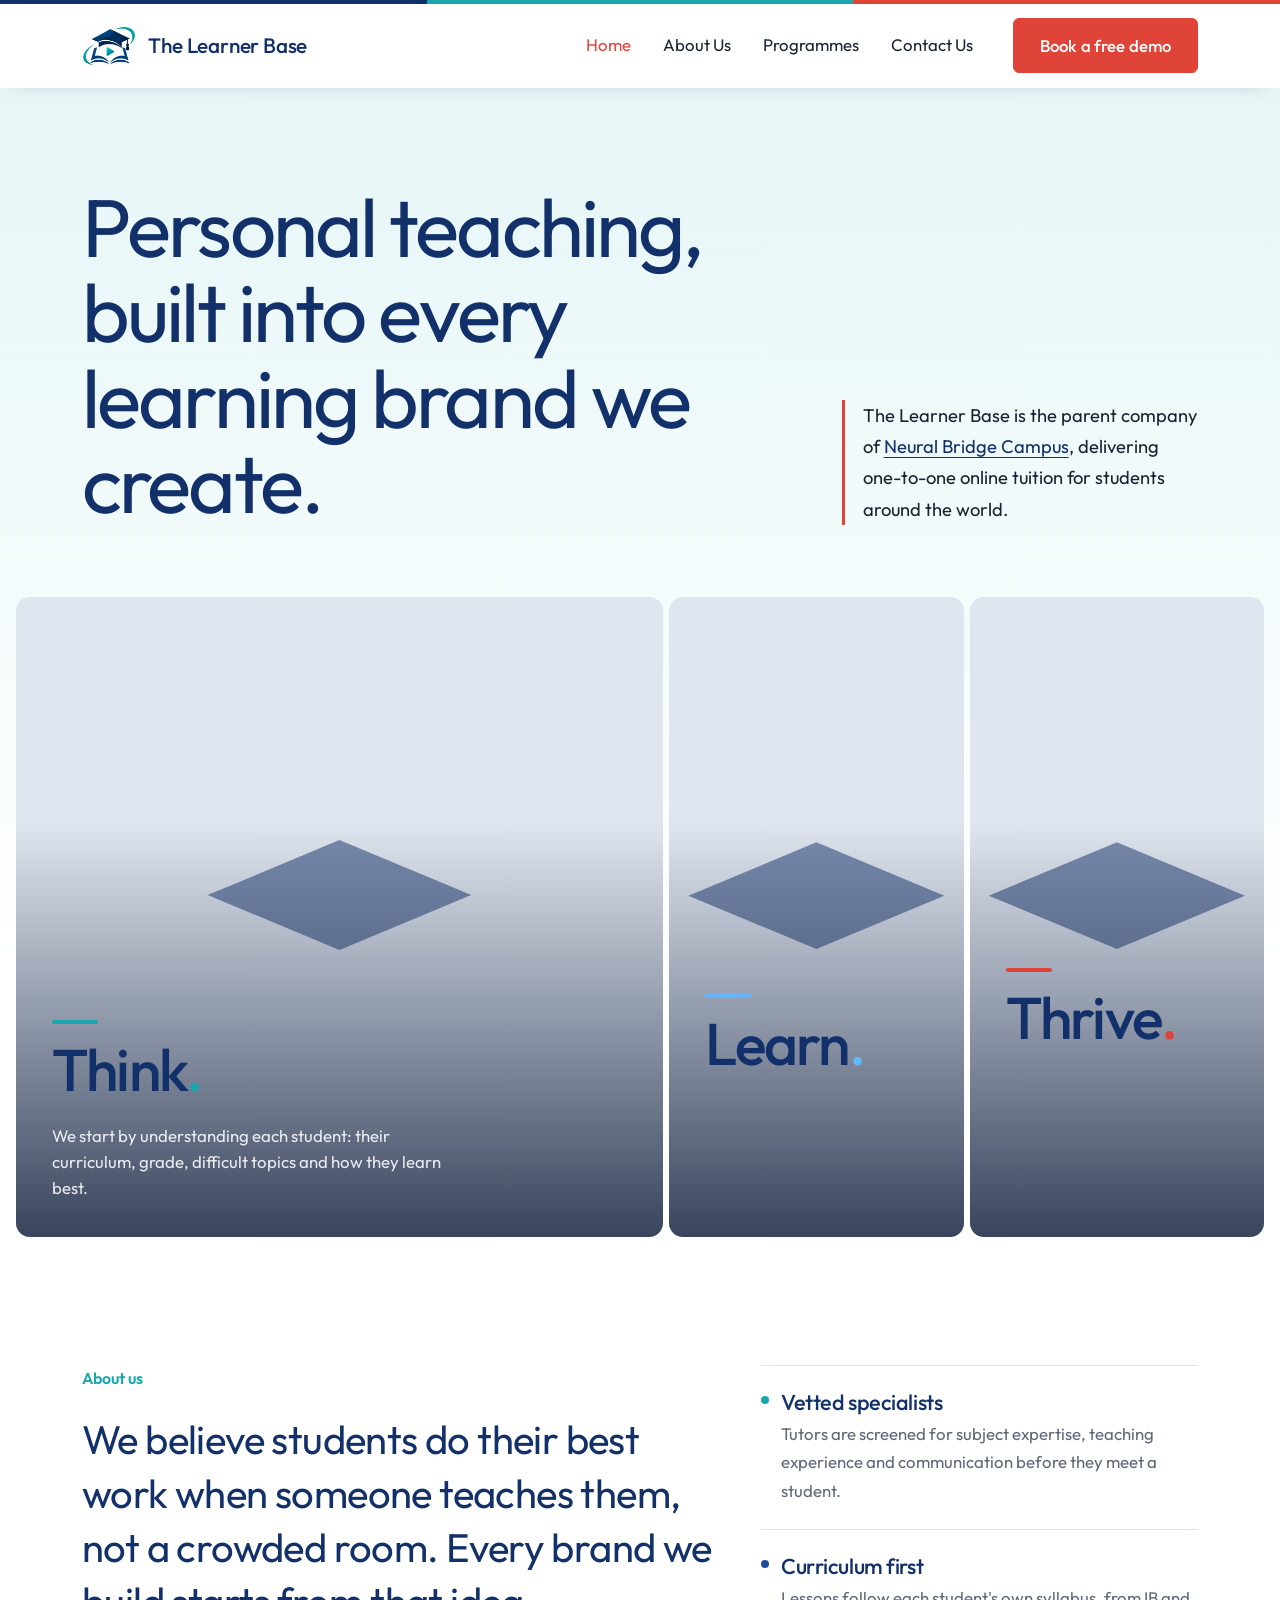
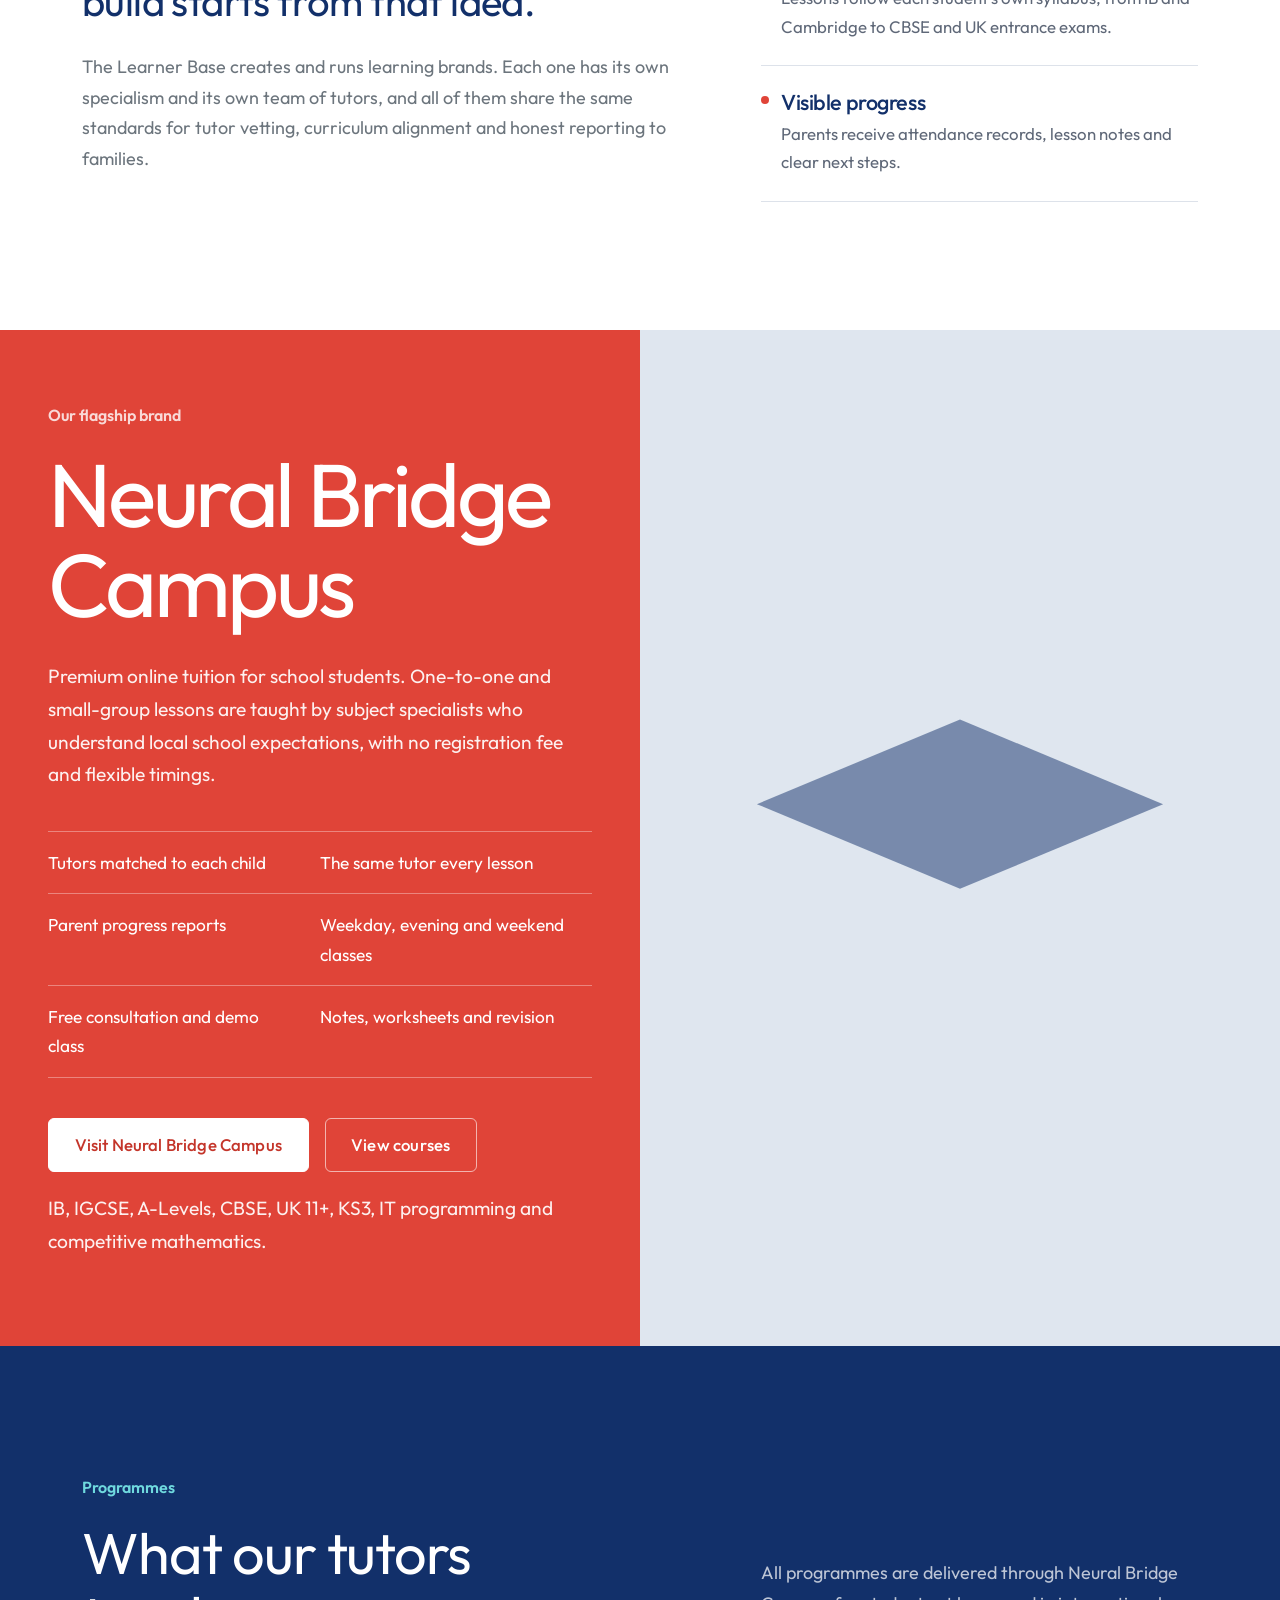
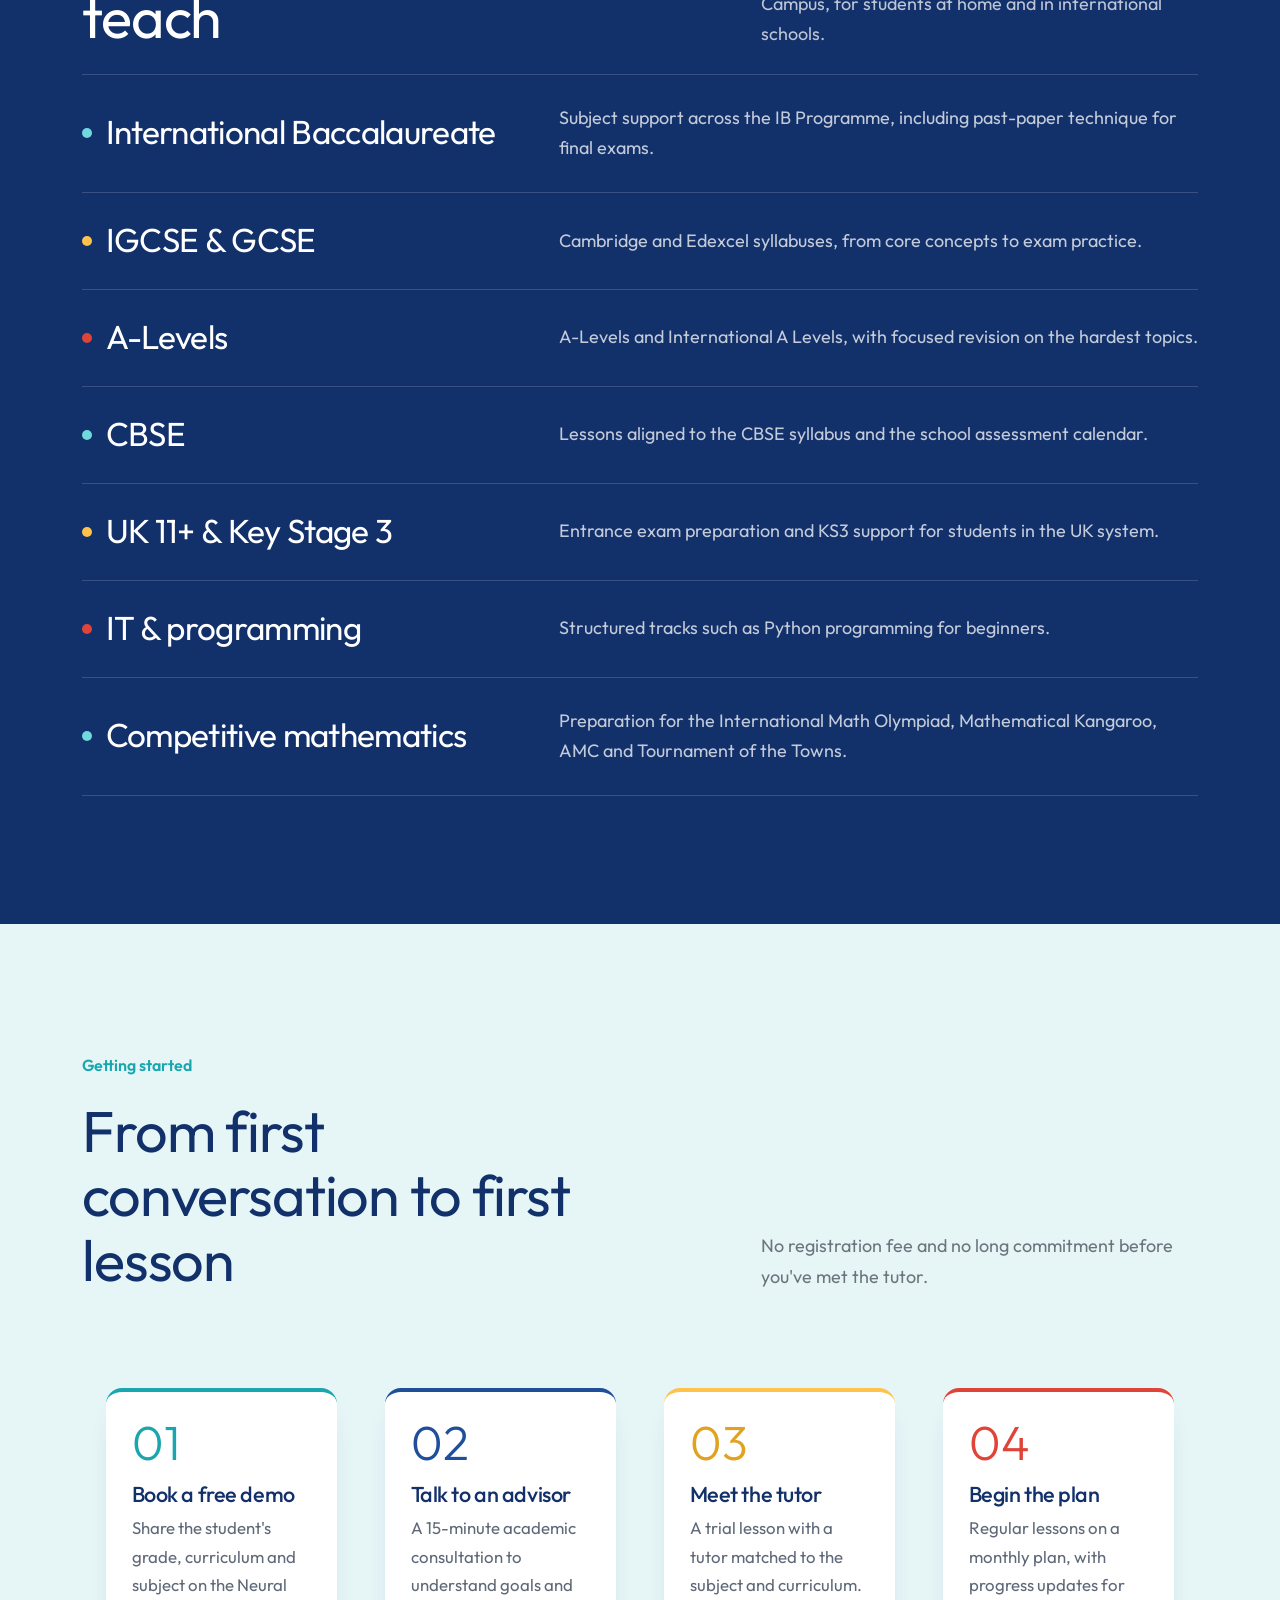
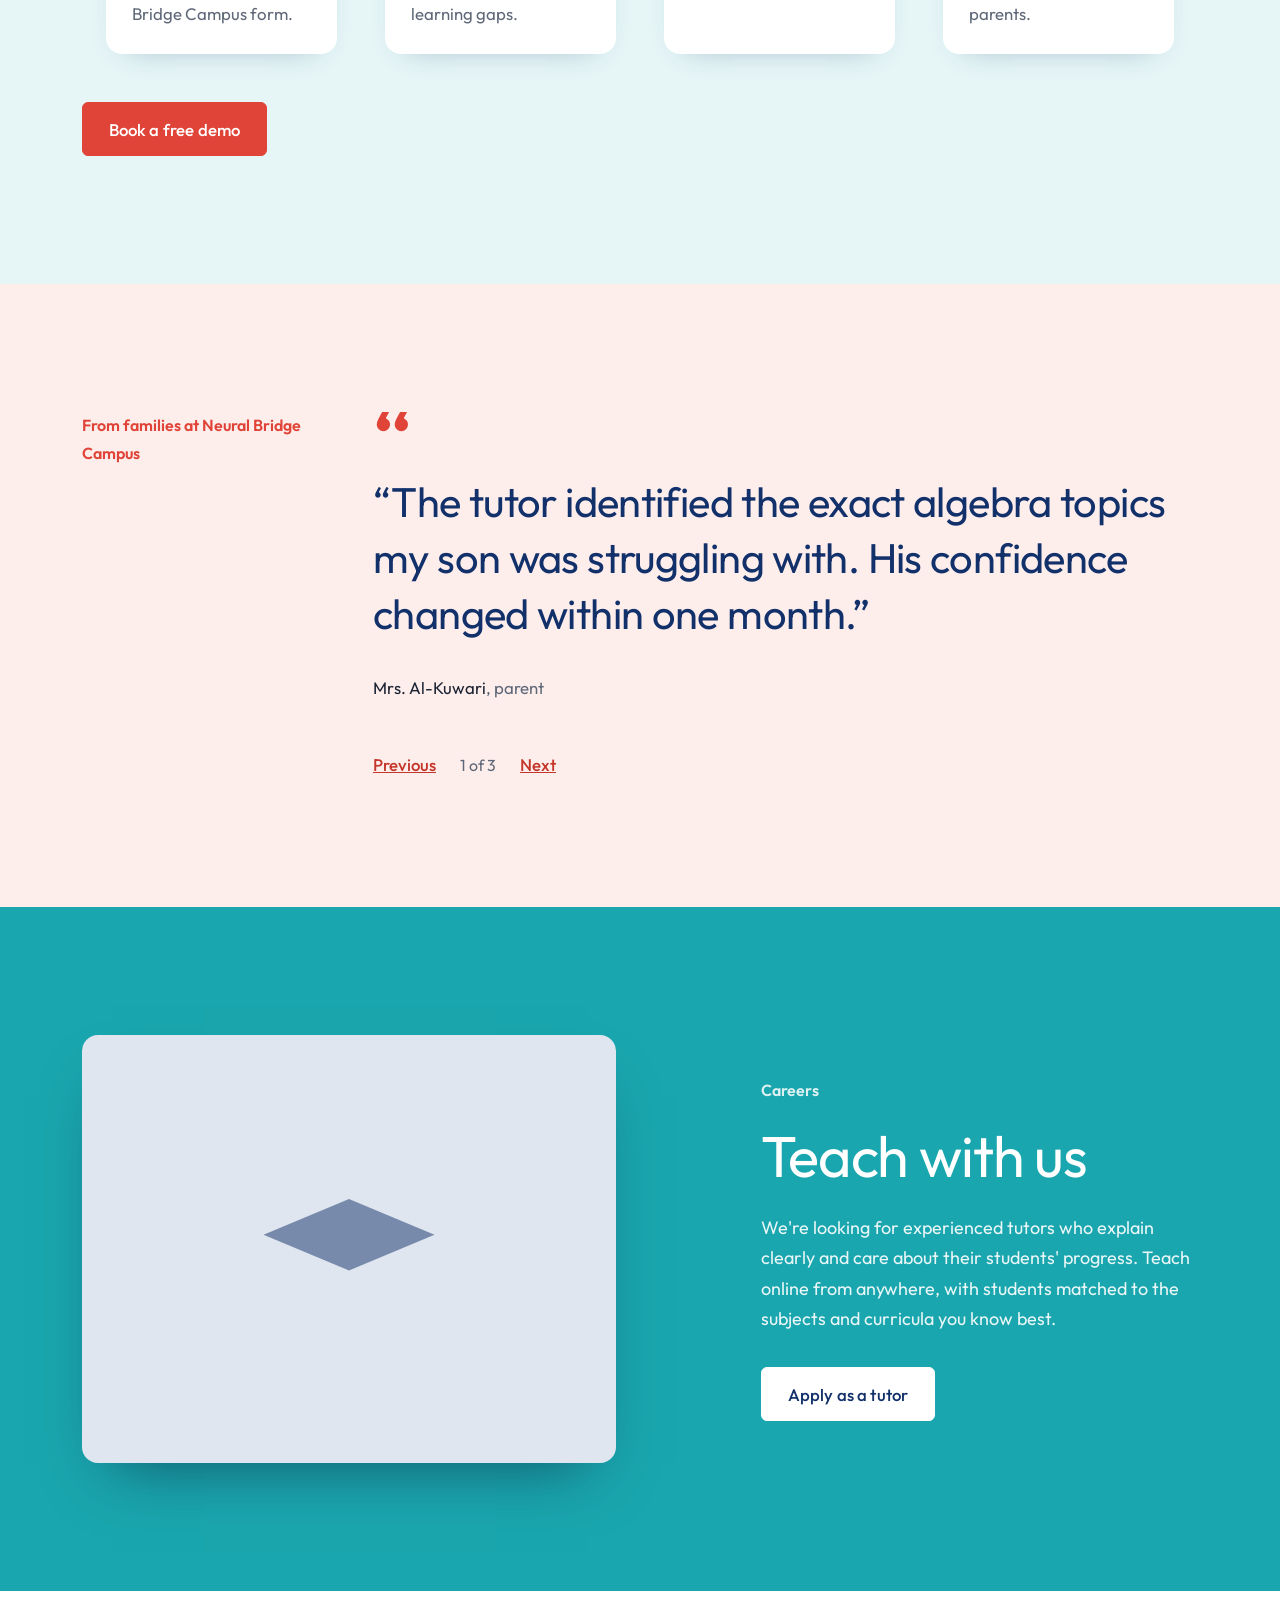
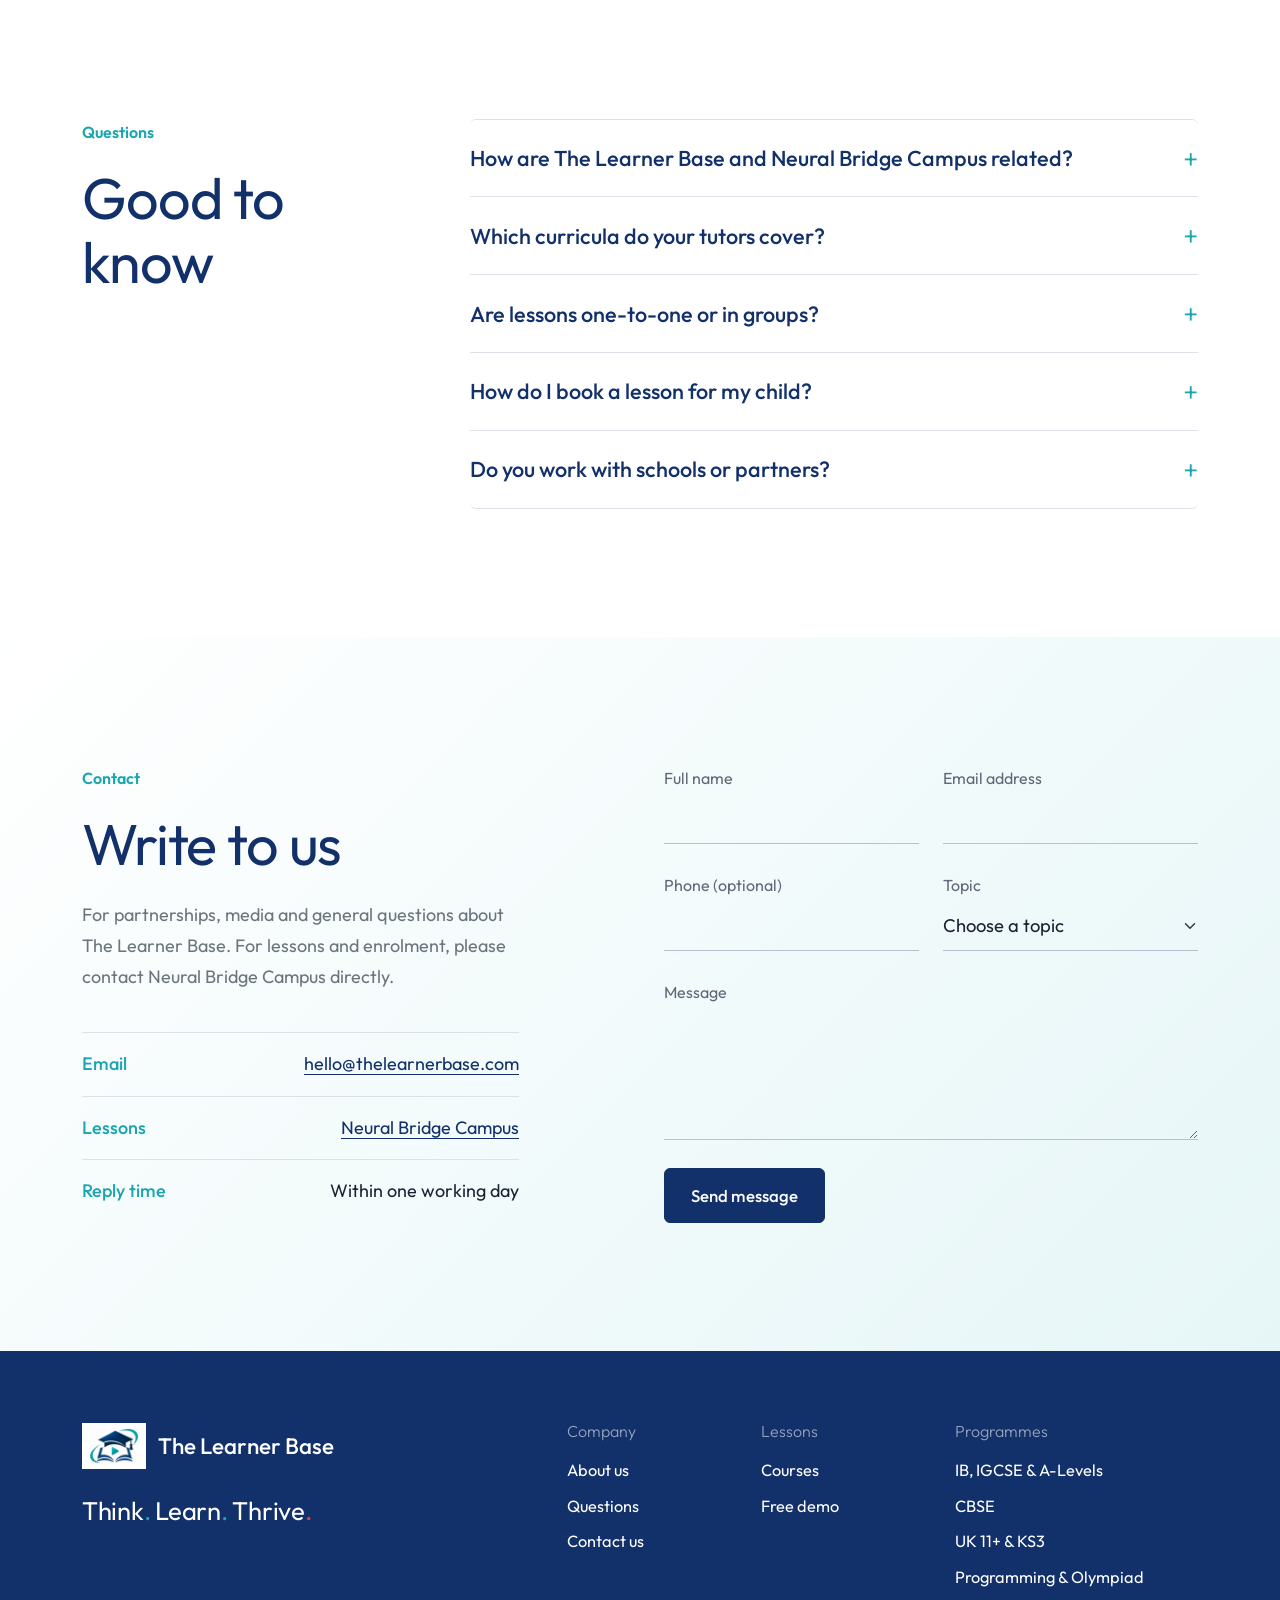
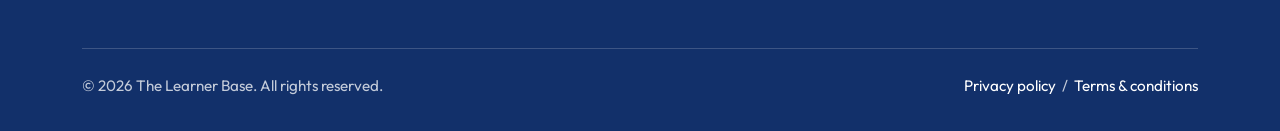
==== commit c810ebdd: "Update store.css styles" ====
--- a/index.html
+++ b/index.html
@@ -14,311 +14,7 @@
   <link href="https://fonts.googleapis.com/css2?family=Outfit:wght@300;400;500;600&display=swap" rel="stylesheet">
   <link href="https://cdn.jsdelivr.net/npm/bootstrap@5.3.3/dist/css/bootstrap.min.css" rel="stylesheet" integrity="sha384-QWTKZyjpPEjISv5WaRU9OFeRpok6YctnYmDr5pNlyT2bRjXh0JMhjY6hW+ALEwIH" crossorigin="anonymous">
 
-  <style>
-    :root {
-      --navy: #12306a;
-      --blue: #1f4e9a;
-      --teal: #1aa6ae;
-      --coral: #e04438;
-      --coral-dark: #c4352a;
-      --ink: #1b2333;
-      --grey: #5f6878;
-      --rule: #dde2ea;
-      --band: #f3f6f9;
-      --teal-soft: #e6f6f7;
-      --coral-soft: #fdeeec;
-      --sky: #5fb8ff;
-      --sun: #ffc24b;
-
-      --bs-body-font-family: "Outfit", system-ui, -apple-system, "Segoe UI", Roboto, Arial, sans-serif;
-      --bs-body-font-weight: 400;
-      --bs-body-font-size: 1.125rem;
-      --bs-body-line-height: 1.7;
-      --bs-body-color: var(--ink);
-      --bs-link-color: var(--navy);
-      --bs-link-color-rgb: 18, 48, 106;
-      --bs-link-hover-color-rgb: 224, 68, 56;
-      --bs-border-color: var(--rule);
-    }
-
-    html { scroll-behavior: smooth; scroll-padding-top: 90px; }
-    body { -webkit-font-smoothing: antialiased; }
-    h1, h2, h3, h4 { font-weight: 400; color: var(--navy); letter-spacing: -0.02em; line-height: 1.12; }
-    h2 { font-size: clamp(2.2rem, 4.6vw, 3.6rem); margin-bottom: 1.5rem; }
-    h3 { font-size: 1.6rem; font-weight: 500; }
-    strong, b { font-weight: 500; }
-    p { max-width: 60ch; }
-    a { text-underline-offset: 4px; text-decoration-thickness: 1px; }
-    img { max-width: 100%; display: block; }
-    :focus-visible { outline: 2px solid var(--coral); outline-offset: 3px; }
-
-    .section { padding-block: clamp(5rem, 10vw, 8.5rem); }
-    .band { background: var(--band); }
-    .label { font-size: 1rem; font-weight: 600; color: var(--teal); margin-bottom: 1.25rem; display: block; }
-    .statement { font-size: clamp(1.45rem, 3.2vw, 2.5rem); font-weight: 400; line-height: 1.35; color: var(--navy); letter-spacing: -0.015em; max-width: 30ch; }
-
-    /* Buttons: thin, rectangular, quiet */
-    .btn { font-weight: 500; border-radius: 6px; padding: .85rem 1.6rem; letter-spacing: .01em; font-size: 1.05rem; }
-    .btn-coral { --bs-btn-bg: var(--coral); --bs-btn-border-color: var(--coral); --bs-btn-color: #fff; --bs-btn-hover-bg: var(--coral-dark); --bs-btn-hover-border-color: var(--coral-dark); --bs-btn-hover-color: #fff; --bs-btn-active-bg: var(--coral-dark); --bs-btn-active-color: #fff; }
-    .btn-navy { --bs-btn-bg: var(--navy); --bs-btn-border-color: var(--navy); --bs-btn-color: #fff; --bs-btn-hover-bg: var(--blue); --bs-btn-hover-border-color: var(--blue); --bs-btn-hover-color: #fff; --bs-btn-active-bg: var(--blue); --bs-btn-active-color: #fff; }
-    .btn-outline { --bs-btn-color: var(--navy); --bs-btn-border-color: var(--navy); --bs-btn-hover-bg: var(--navy); --bs-btn-hover-color: #fff; --bs-btn-hover-border-color: var(--navy); --bs-btn-active-bg: var(--navy); --bs-btn-active-color: #fff; }
-    .btn-white { --bs-btn-bg: #fff; --bs-btn-border-color: #fff; --bs-btn-color: var(--coral-dark); --bs-btn-hover-bg: transparent; --bs-btn-hover-color: #fff; --bs-btn-hover-border-color: #fff; --bs-btn-active-bg: transparent; --bs-btn-active-color: #fff; }
-    .btn-line-white { --bs-btn-color: #fff; --bs-btn-border-color: rgba(255,255,255,.6); --bs-btn-hover-bg: #fff; --bs-btn-hover-color: var(--coral-dark); --bs-btn-hover-border-color: #fff; --bs-btn-active-bg: #fff; --bs-btn-active-color: var(--coral-dark); }
-    .text-link { color: var(--navy); text-decoration: underline; font-weight: 400; }
-    .text-link:hover { color: var(--coral); }
-
-    /* Header */
-    .site-header { background: rgba(255,255,255,.96); border-bottom: 1px solid var(--rule); padding-block: .9rem; }
-    .brand { display: inline-flex; align-items: center; gap: .75rem; text-decoration: none; }
-    .brand img { height: 40px; width: auto; }
-    .brand-text { font-size: 1.3rem; font-weight: 500; color: var(--navy); letter-spacing: -0.01em; line-height: 1; }
-    .site-header .nav-link { color: var(--ink); font-weight: 400; font-size: 1.05rem; padding-inline: 1rem !important; }
-    .site-header .nav-link:hover, .site-header .nav-link.active { color: var(--coral); }
-    .navbar-toggler { border: 0; padding: .5rem; }
-    .navbar-toggler:focus { box-shadow: none; outline: 2px solid var(--coral); }
-    .toggler-lines { display: block; width: 26px; height: 12px; border-top: 1px solid var(--navy); border-bottom: 1px solid var(--navy); }
-    @media (max-width: 991.98px) {
-      .site-header .navbar-collapse { padding-top: 1rem; }
-      .site-header .nav-link { padding: .8rem 0 !important; border-bottom: 1px solid var(--rule); font-size: 1.2rem; }
-    }
-
-    /* Hero */
-    .hero { padding-top: clamp(3.5rem, 8vw, 6rem); }
-    .hero h1 { font-size: clamp(2.2rem, 6.4vw, 5.4rem); font-weight: 400; line-height: 1.04; letter-spacing: -0.035em; margin: 0; max-width: 16ch; }
-    .hero-side { font-size: 1.15rem; color: var(--grey); }
-    .hero-side a { color: var(--navy); }
-
-    /* Triptych: the signature element */
-    .triptych { display: flex; gap: 6px; height: min(72vh, 640px); margin-top: clamp(3rem, 6vw, 4.5rem); }
-    .panel {
-      position: relative; flex: 1 1 0; min-width: 0; overflow: hidden; color: #fff; cursor: pointer;
-      transition: flex-grow .6s cubic-bezier(.3,.7,.2,1); outline-offset: -4px;
-    }
-    .panel img { position: absolute; inset: 0; width: 100%; height: 100%; object-fit: cover; transition: transform .8s ease; }
-    .panel::after { content: ""; position: absolute; inset: 0; background: linear-gradient(180deg, rgba(10,22,52,0) 35%, rgba(10,22,52,.78) 100%); }
-    .panel-body { position: absolute; left: 0; right: 0; bottom: 0; z-index: 1; padding: clamp(1.25rem, 3vw, 2.25rem); }
-    .panel-word { font-size: clamp(2.2rem, 4.6vw, 4rem); font-weight: 500; letter-spacing: -0.03em; line-height: 1; display: block; }
-    .panel-word::after { content: "."; color: var(--teal); }
-    .panel:nth-child(3) .panel-word::after { color: var(--coral); }
-    .panel-text { max-width: 36ch; margin: 1rem 0 0; font-size: 1.05rem; line-height: 1.55; color: rgba(255,255,255,.88); opacity: 0; transform: translateY(8px); transition: opacity .4s ease .15s, transform .4s ease .15s; }
-    .panel.is-open { flex-grow: 2.2; }
-    .panel.is-open img { transform: scale(1.03); }
-    .panel.is-open .panel-text { opacity: 1; transform: none; }
-    @media (max-width: 767.98px) {
-      .triptych { flex-direction: column; height: auto; }
-      .panel { flex: none; height: 300px; cursor: default; }
-      .panel-text { opacity: 1; transform: none; }
-    }
-
-    /* About */
-    .facts { list-style: none; padding: 0; margin: 0; border-top: 1px solid var(--rule); }
-    .facts li { padding: 1.5rem 0; border-bottom: 1px solid var(--rule); }
-    .facts h3 { font-size: 1.35rem; margin: 0 0 .35rem; }
-    .facts p { margin: 0; color: var(--grey); font-size: 1.05rem; }
-    .portrait { aspect-ratio: 4 / 5; object-fit: cover; width: 100%; }
-
-    /* Neural Bridge Campus band */
-    .nbc { background: var(--coral); color: #fff; }
-    .nbc h2 { color: #fff; font-size: clamp(2.8rem, 7vw, 5.8rem); letter-spacing: -0.04em; line-height: 1; margin-bottom: 2rem; }
-    .nbc .label { color: rgba(255,255,255,.8); }
-    .nbc p { color: rgba(255,255,255,.92); font-size: 1.2rem; }
-    .nbc-list { list-style: none; padding: 0; margin: 2.5rem 0; display: grid; grid-template-columns: 1fr 1fr; border-top: 1px solid rgba(255,255,255,.35); }
-    .nbc-list li { padding: 1rem 0; border-bottom: 1px solid rgba(255,255,255,.35); font-size: 1.08rem; }
-    .nbc-list li:nth-child(odd) { padding-right: 1.5rem; }
-    @media (max-width: 575.98px) { .nbc-list { grid-template-columns: 1fr; } .nbc-list li:nth-child(odd) { padding-right: 0; } }
-    .nbc-img { width: 100%; height: 100%; min-height: 420px; object-fit: cover; }
-    .nbc-curricula { font-size: 1rem; color: rgba(255,255,255,.85); margin-top: 1.25rem; }
-
-    /* Programmes as a definition list */
-    .programmes { margin: 0; border-top: 1px solid var(--rule); }
-    .programmes .row { padding-block: 1.75rem; border-bottom: 1px solid var(--rule); margin: 0; }
-    .programmes dt { font-weight: 400; font-size: clamp(1.5rem, 2.6vw, 2.1rem); color: var(--navy); letter-spacing: -0.02em; line-height: 1.2; padding-left: 0; }
-    .programmes dd { margin: 0; color: var(--grey); align-self: center; padding-right: 0; }
-    .programmes .row:hover dt { color: var(--coral); }
-
-    /* Steps */
-    .steps { list-style: none; padding: 0; margin: 0; counter-reset: step; }
-    .steps li { counter-increment: step; padding-top: 1.5rem; border-top: 1px solid var(--navy); }
-    .steps li::before { content: counter(step); display: block; font-size: 3.6rem; font-weight: 300; line-height: 1; color: var(--teal); margin-bottom: 1.25rem; }
-    .steps li:last-child::before { color: var(--coral); }
-    .steps h3 { font-size: 1.35rem; margin-bottom: .5rem; }
-    .steps p { color: var(--grey); margin: 0; font-size: 1.05rem; }
-
-    /* Testimonials */
-    .quote-carousel blockquote { font-size: clamp(1.35rem, 3.4vw, 2.6rem); font-weight: 400; line-height: 1.35; color: var(--navy); letter-spacing: -0.015em; margin: 0 0 2rem; max-width: 34ch; }
-    .quote-carousel figcaption { color: var(--grey); font-size: 1.05rem; }
-    .quote-carousel figcaption strong { color: var(--ink); font-weight: 400; }
-    .quote-controls { display: flex; align-items: center; gap: 1.5rem; margin-top: 3rem; }
-    .quote-controls button { background: none; border: 0; padding: 0; color: var(--navy); font-size: 1.05rem; font-weight: 500; text-decoration: underline; }
-    .quote-controls button:hover { color: var(--coral); }
-    .quote-count { color: var(--grey); font-size: 1rem; }
-
-    /* Tutors */
-    .tutor-img { width: 100%; aspect-ratio: 5 / 4; object-fit: cover; }
-
-    /* FAQ */
-    .faq .accordion { --bs-accordion-bg: transparent; --bs-accordion-border-width: 0; --bs-accordion-btn-focus-box-shadow: none; --bs-accordion-active-bg: transparent; --bs-accordion-active-color: var(--coral); --bs-accordion-btn-padding-x: 0; --bs-accordion-body-padding-x: 0; }
-    .faq .accordion-item { border-bottom: 1px solid var(--rule) !important; }
-    .faq .accordion-item:first-child { border-top: 1px solid var(--rule) !important; }
-    .faq .accordion-button { font-family: inherit; font-weight: 500; font-size: 1.35rem; color: var(--navy); padding-block: 1.5rem; }
-    .faq .accordion-button:focus-visible { outline: 2px solid var(--coral); outline-offset: 2px; }
-    .faq .accordion-button::after { background-image: none; content: "+"; font-size: 1.8rem; font-weight: 300; width: auto; height: auto; line-height: 1; transform: none; }
-    .faq .accordion-button:not(.collapsed)::after { content: "−"; transform: none; }
-    .faq .accordion-body { color: var(--grey); padding-top: 0; padding-bottom: 1.75rem; max-width: 62ch; }
-
-    /* Contact: underline fields */
-    .field { margin-bottom: 1.75rem; }
-    .field label { display: block; font-size: 1rem; color: var(--grey); margin-bottom: .25rem; }
-    .field .form-control, .field .form-select { border: 0; border-bottom: 1px solid #b7c0cd; border-radius: 0; padding: .6rem 0; font-size: 1.15rem; font-weight: 400; background-color: transparent; box-shadow: none; color: var(--ink); }
-    .field .form-select { background-position: right 0 center; }
-    .field .form-control:focus, .field .form-select:focus { border-bottom-color: var(--navy); box-shadow: 0 1px 0 0 var(--navy); }
-    .was-validated .field .form-control:invalid, .was-validated .field .form-select:invalid { border-bottom-color: var(--coral); background-image: none; }
-    .was-validated .field .form-control:valid, .was-validated .field .form-select:valid { border-bottom-color: #b7c0cd; background-image: none; }
-    .invalid-feedback { color: var(--coral); font-size: .95rem; }
-    .form-success { display: none; color: var(--navy); border-left: 2px solid var(--teal); padding: .25rem 0 .25rem 1rem; margin-bottom: 1.5rem; }
-    .form-success.show { display: block; }
-    .contact-lines { list-style: none; padding: 0; margin: 2.5rem 0 0; }
-    .contact-lines li { padding: 1rem 0; border-top: 1px solid var(--rule); display: flex; justify-content: space-between; gap: 1rem; flex-wrap: wrap; }
-    .contact-lines span { color: var(--grey); }
-
-    /* Footer */
-    .site-footer { background: var(--navy); color: rgba(255,255,255,.75); padding-block: 4.5rem 2rem; font-size: 1.02rem; }
-    .site-footer a { color: #fff; text-decoration: none; font-weight: 400; }
-    .site-footer a:hover { text-decoration: underline; }
-    .site-footer h4 { color: rgba(255,255,255,.55); font-size: 1rem; font-weight: 300; margin-bottom: 1rem; letter-spacing: 0; }
-    .site-footer ul { list-style: none; padding: 0; margin: 0; display: grid; gap: .5rem; }
-    .footer-brand { display: inline-flex; align-items: center; gap: .75rem; margin-bottom: 1.25rem; }
-    .footer-brand img { height: 46px; background: #fff; padding: 5px 7px; }
-    .footer-brand span { color: #fff; font-size: 1.4rem; font-weight: 500; }
-    .footer-tag { font-size: 1.6rem; font-weight: 400; color: #fff; letter-spacing: -0.01em; }
-    .footer-tag i { font-style: normal; color: var(--teal); }
-    .footer-tag i.c { color: var(--coral); }
-    .footer-bottom { border-top: 1px solid rgba(255,255,255,.18); margin-top: 3.5rem; padding-top: 1.5rem; font-size: .95rem; }
-
-
-    /* =========================================================
-       Colour + mobile refinements
-       ========================================================= */
-    .brand-stripe { height: 4px; background: linear-gradient(90deg, var(--navy) 0 33.33%, var(--teal) 33.33% 66.66%, var(--coral) 66.66% 100%); }
-    .site-header { border-bottom-color: transparent; box-shadow: 0 6px 20px -16px rgba(18,48,106,.5); }
-
-    /* Hero */
-    .hero { background: linear-gradient(180deg, var(--teal-soft) 0%, #ffffff 78%); }
-    .hero-side { border-left: 3px solid var(--coral); padding-left: 1.1rem; color: var(--ink); }
-    .panel { border-radius: 14px; }
-    .panel-body::before { content: ""; display: block; width: 46px; height: 4px; border-radius: 4px; margin-bottom: 1rem; background: var(--teal); }
-    .panel:nth-child(2) .panel-body::before { background: var(--sky); }
-    .panel:nth-child(3) .panel-body::before { background: var(--coral); }
-    .panel:nth-child(2) .panel-word::after { color: var(--sky); }
-
-    /* About facts with coloured markers */
-    .facts li { padding-left: 1.25rem; position: relative; }
-    .facts li::before { content: ""; position: absolute; left: 0; top: 1.85rem; width: 8px; height: 8px; border-radius: 50%; background: var(--teal); }
-    .facts li:nth-child(2)::before { background: var(--blue); }
-    .facts li:nth-child(3)::before { background: var(--coral); }
-
-    /* Programmes on navy */
-    .prog-dark { background: var(--navy); color: #fff; }
-    .prog-dark h2 { color: #fff; }
-    .prog-dark .label { color: var(--teal-300, #6fd9de); }
-    .prog-dark .text-secondary { color: rgba(255,255,255,.72) !important; }
-    .prog-dark .programmes, .prog-dark .programmes .row { border-color: rgba(255,255,255,.16); }
-    .prog-dark .programmes dt { color: #fff; display: flex; align-items: center; gap: .85rem; }
-    .prog-dark .programmes dt::before { content: ""; flex: none; width: 10px; height: 10px; border-radius: 50%; background: #6fd9de; }
-    .prog-dark .programmes .row:nth-child(3n+2) dt::before { background: var(--sun); }
-    .prog-dark .programmes .row:nth-child(3n) dt::before { background: var(--coral); }
-    .prog-dark .programmes dd { color: rgba(255,255,255,.75); }
-    .prog-dark .programmes .row { transition: background-color .2s; }
-    .prog-dark .programmes .row:hover { background: rgba(255,255,255,.04); }
-    .prog-dark .programmes .row:hover dt { color: #6fd9de; }
-
-    /* Steps on soft teal with coloured cards */
-    .steps-band { background: var(--teal-soft); }
-    .steps li { border-top: 0; padding-top: 0; }
-    .steps .step-card { background: #fff; border-radius: 16px; padding: 1.6rem; height: 100%; box-shadow: 0 12px 30px -22px rgba(18,48,106,.45); border-top: 4px solid var(--teal); }
-    .steps li:nth-child(2) .step-card { border-top-color: var(--blue); }
-    .steps li:nth-child(3) .step-card { border-top-color: var(--sun); }
-    .steps li:nth-child(4) .step-card { border-top-color: var(--coral); }
-    .steps li::before { display: none; }
-    .step-num { display: block; font-size: 3rem; font-weight: 300; line-height: 1; margin-bottom: 1rem; color: var(--teal); }
-    .steps li:nth-child(2) .step-num { color: var(--blue); }
-    .steps li:nth-child(3) .step-num { color: #e0a21f; }
-    .steps li:nth-child(4) .step-num { color: var(--coral); }
-
-    /* Testimonials on soft coral */
-    .quotes-band { background: var(--coral-soft); }
-    .quotes-band .label { color: var(--coral); }
-    .quote-carousel blockquote { position: relative; }
-    .quote-mark { display: block; font-size: 5.5rem; line-height: .6; color: var(--coral); font-weight: 500; margin-bottom: 1.25rem; height: 2.6rem; }
-    .quote-controls button { color: var(--coral-dark); }
-
-    /* Careers on teal */
-    .careers-band { background: var(--teal); color: #fff; }
-    .careers-band h2 { color: #fff; }
-    .careers-band .label { color: #fff; opacity: .85; }
-    .careers-band .text-secondary { color: rgba(255,255,255,.9) !important; }
-    .careers-band .tutor-img { border-radius: 16px; box-shadow: 0 30px 60px -30px rgba(10,30,60,.6); }
-    .careers-band .btn-navy { --bs-btn-bg: #fff; --bs-btn-border-color: #fff; --bs-btn-color: var(--navy); --bs-btn-hover-bg: var(--navy); --bs-btn-hover-border-color: var(--navy); --bs-btn-hover-color: #fff; }
-
-    /* FAQ accents */
-    .faq .accordion-button:not(.collapsed) { color: var(--coral); }
-    .faq .accordion-button::after { color: var(--teal); }
-
-    /* Contact */
-    .contact-band { background: linear-gradient(135deg, #ffffff 0%, var(--teal-soft) 100%); }
-    .contact-lines li span { color: var(--teal); font-weight: 500; }
-
-    .nbc-img { border-radius: 0; }
-
-    /* ---------- Mobile spacing ---------- */
-    @media (max-width: 767.98px) {
-      body { --bs-body-font-size: 1.05rem; }
-      .section { padding-block: 3.25rem; }
-      .hero { padding-top: 2rem; }
-      .hero h1 { margin-bottom: .5rem; }
-      .hero-side { font-size: 1.05rem; }
-      .row.g-5 { --bs-gutter-y: 1.5rem; }
-      .row.mb-5, .mb-5 { margin-bottom: 1.75rem !important; }
-      .row.mb-4 { margin-bottom: 1rem !important; }
-      h2 { font-size: 2rem; margin-bottom: 1rem; }
-      .label { margin-bottom: .6rem; }
-      .triptych { margin-top: 1.75rem; gap: 8px; }
-      .panel { height: 230px; }
-      .panel-body { padding: 1.1rem 1.2rem; }
-      .panel-body::before { margin-bottom: .6rem; }
-      .panel-word { font-size: 2.1rem; }
-      .panel-text { margin-top: .5rem; font-size: .98rem; }
-      .facts li { padding-block: 1rem; }
-      .facts li::before { top: 1.35rem; }
-      .facts h3 { font-size: 1.2rem; }
-      .nbc .px-4 { padding-block: 2.5rem !important; }
-      .nbc h2 { font-size: 2.6rem; margin-bottom: 1rem; }
-      .nbc p { font-size: 1.05rem; }
-      .nbc-list { margin: 1.5rem 0; }
-      .nbc-list li { padding: .7rem 0; font-size: 1rem; }
-      .nbc-img { min-height: 240px; max-height: 280px; }
-      .programmes .row { padding-block: 1.1rem; }
-      .programmes dt { font-size: 1.35rem; margin-bottom: .25rem; }
-      .programmes dd { font-size: 1rem; }
-      .steps.row.g-5 { --bs-gutter-y: 1rem; }
-      .steps .step-card { padding: 1.25rem; }
-      .step-num { font-size: 2.4rem; margin-bottom: .6rem; }
-      .mt-5 { margin-top: 1.75rem !important; }
-      .quote-mark { font-size: 4rem; height: 2rem; margin-bottom: .75rem; }
-      .quote-controls { margin-top: 1.5rem; }
-      .faq .accordion-button { font-size: 1.12rem; padding-block: 1.1rem; }
-      .field { margin-bottom: 1.25rem; }
-      .contact-lines { margin-top: 1.5rem; }
-      .site-footer { padding-block: 3rem 1.5rem; }
-      .site-footer .row.g-5 { --bs-gutter-y: 1.75rem; }
-      .footer-bottom { margin-top: 2rem; }
-    }
-
-    @media (prefers-reduced-motion: reduce) {
-      html { scroll-behavior: auto; }
-      *, *::before, *::after { transition-duration: .001ms !important; animation-duration: .001ms !important; }
-    }
-  </style>
+  <link href="styles.css" rel="stylesheet">
 </head>
 <body>
   <a class="visually-hidden-focusable position-absolute top-0 start-0 m-2 btn btn-navy" style="z-index:2000" href="#main">Skip to content</a>
@@ -327,18 +23,17 @@
   <!-- Header -->
   <nav class="navbar navbar-expand-lg sticky-top site-header" aria-label="Main navigation">
     <div class="container">
-      <a class="brand" href="#top" aria-label="The Learner Base home">
+      <a class="brand" href="index.html" aria-label="The Learner Base home">
         <img src="assets/logo-mark.png" alt="" width="55" height="40">
         <span class="brand-text">The Learner Base</span>
       </a>
       <button class="navbar-toggler" type="button" data-bs-toggle="collapse" data-bs-target="#navMenu" aria-controls="navMenu" aria-expanded="false" aria-label="Open menu"><span class="toggler-lines"></span></button>
       <div class="collapse navbar-collapse" id="navMenu">
         <ul class="navbar-nav ms-auto me-lg-4">
-          <li class="nav-item"><a class="nav-link" href="#about">About</a></li>
-          <li class="nav-item"><a class="nav-link" href="#brands">Neural Bridge Campus</a></li>
+          <li class="nav-item"><a class="nav-link" href="#top">Home</a></li>
+          <li class="nav-item"><a class="nav-link" href="about.html">About Us</a></li>
           <li class="nav-item"><a class="nav-link" href="#programmes">Programmes</a></li>
-          <li class="nav-item"><a class="nav-link" href="#careers">Careers</a></li>
-          <li class="nav-item"><a class="nav-link" href="#contact">Contact</a></li>
+          <li class="nav-item"><a class="nav-link" href="contact.html">Contact Us</a></li>
         </ul>
         <a class="btn btn-coral mt-3 mt-lg-0" href="https://www.neuralbridgecampus.com/#book-demo" target="_blank" rel="noopener">Book a free demo</a>
       </div>
@@ -624,11 +319,11 @@
         </div>
         <div class="col-6 col-md-4 col-lg-2">
           <h4>Company</h4>
-          <ul><li><a href="#about">About</a></li><li><a href="#careers">Careers</a></li><li><a href="#faq">Questions</a></li><li><a href="#contact">Contact</a></li></ul>
+          <ul><li><a href="about.html">About us</a></li><li><a href="#faq">Questions</a></li><li><a href="contact.html">Contact us</a></li></ul>
         </div>
         <div class="col-6 col-md-4 col-lg-2">
-          <h4>Brands</h4>
-          <ul><li><a href="https://www.neuralbridgecampus.com" target="_blank" rel="noopener">Neural Bridge Campus</a></li><li><a href="https://www.neuralbridgecampus.com/courses" target="_blank" rel="noopener">Courses</a></li><li><a href="https://www.neuralbridgecampus.com/#book-demo" target="_blank" rel="noopener">Free demo</a></li></ul>
+          <h4>Lessons</h4>
+          <ul><li><a href="https://www.neuralbridgecampus.com/courses" target="_blank" rel="noopener">Courses</a></li><li><a href="https://www.neuralbridgecampus.com/#book-demo" target="_blank" rel="noopener">Free demo</a></li></ul>
         </div>
         <div class="col-md-4 col-lg-3">
           <h4>Programmes</h4>
@@ -637,7 +332,7 @@
       </div>
       <div class="footer-bottom d-flex flex-column flex-md-row justify-content-between gap-2">
         <span>© <span id="year">2026</span> The Learner Base. All rights reserved.</span>
-        <span><a href="https://www.neuralbridgecampus.com/privacy-policy" target="_blank" rel="noopener">Privacy policy</a> &nbsp;/&nbsp; <a href="https://www.neuralbridgecampus.com/terms-and-conditions" target="_blank" rel="noopener">Terms &amp; conditions</a></span>
+        <span><a href="privacy.html">Privacy policy</a> &nbsp;/&nbsp; <a href="terms.html">Terms &amp; conditions</a></span>
       </div>
     </div>
   </footer>
@@ -672,7 +367,7 @@
       car.addEventListener('slid.bs.carousel', function (e) { document.getElementById('quoteCount').textContent = (e.to + 1) + ' of 3'; });
 
       // Active nav link
-      var links = Array.prototype.slice.call(document.querySelectorAll('#navMenu .nav-link'));
+      var links = Array.prototype.slice.call(document.querySelectorAll('#navMenu .nav-link[href^="#"]'));
       var targets = links.map(function (a) { return document.querySelector(a.getAttribute('href')); });
       function onScroll() {
         var cur = -1;
--- a/styles.css
+++ b/styles.css
@@ -0,0 +1,392 @@
+:root {
+  --navy: #12306a;
+  --blue: #1f4e9a;
+  --teal: #1aa6ae;
+  --coral: #e04438;
+  --coral-dark: #c4352a;
+  --ink: #1b2333;
+  --grey: #5f6878;
+  --rule: #dde2ea;
+  --band: #f3f6f9;
+  --teal-soft: #e6f6f7;
+  --coral-soft: #fdeeec;
+  --sky: #5fb8ff;
+  --sun: #ffc24b;
+
+  --bs-body-font-family: "Outfit", system-ui, -apple-system, "Segoe UI", Roboto, Arial, sans-serif;
+  --bs-body-font-weight: 400;
+  --bs-body-font-size: 1.125rem;
+  --bs-body-line-height: 1.7;
+  --bs-body-color: var(--ink);
+  --bs-link-color: var(--navy);
+  --bs-link-color-rgb: 18, 48, 106;
+  --bs-link-hover-color-rgb: 224, 68, 56;
+  --bs-border-color: var(--rule);
+}
+
+html { scroll-behavior: smooth; scroll-padding-top: 90px; }
+body { -webkit-font-smoothing: antialiased; }
+h1, h2, h3, h4 { font-weight: 400; color: var(--navy); letter-spacing: -0.02em; line-height: 1.12; }
+h2 { font-size: clamp(2.2rem, 4.6vw, 3.6rem); margin-bottom: 1.5rem; }
+h3 { font-size: 1.6rem; font-weight: 500; }
+strong, b { font-weight: 500; }
+p { max-width: 60ch; }
+a { text-underline-offset: 4px; text-decoration-thickness: 1px; }
+img { max-width: 100%; display: block; }
+:focus-visible { outline: 2px solid var(--coral); outline-offset: 3px; }
+
+.section { padding-block: clamp(5rem, 10vw, 8.5rem); }
+.band { background: var(--band); }
+.label { font-size: 1rem; font-weight: 600; color: var(--teal); margin-bottom: 1.25rem; display: block; }
+.statement { font-size: clamp(1.45rem, 3.2vw, 2.5rem); font-weight: 400; line-height: 1.35; color: var(--navy); letter-spacing: -0.015em; max-width: 30ch; }
+
+/* Buttons: thin, rectangular, quiet */
+.btn { font-weight: 500; border-radius: 6px; padding: .85rem 1.6rem; letter-spacing: .01em; font-size: 1.05rem; }
+.btn-coral { --bs-btn-bg: var(--coral); --bs-btn-border-color: var(--coral); --bs-btn-color: #fff; --bs-btn-hover-bg: var(--coral-dark); --bs-btn-hover-border-color: var(--coral-dark); --bs-btn-hover-color: #fff; --bs-btn-active-bg: var(--coral-dark); --bs-btn-active-color: #fff; }
+.btn-navy { --bs-btn-bg: var(--navy); --bs-btn-border-color: var(--navy); --bs-btn-color: #fff; --bs-btn-hover-bg: var(--blue); --bs-btn-hover-border-color: var(--blue); --bs-btn-hover-color: #fff; --bs-btn-active-bg: var(--blue); --bs-btn-active-color: #fff; }
+.btn-outline { --bs-btn-color: var(--navy); --bs-btn-border-color: var(--navy); --bs-btn-hover-bg: var(--navy); --bs-btn-hover-color: #fff; --bs-btn-hover-border-color: var(--navy); --bs-btn-active-bg: var(--navy); --bs-btn-active-color: #fff; }
+.btn-white { --bs-btn-bg: #fff; --bs-btn-border-color: #fff; --bs-btn-color: var(--coral-dark); --bs-btn-hover-bg: transparent; --bs-btn-hover-color: #fff; --bs-btn-hover-border-color: #fff; --bs-btn-active-bg: transparent; --bs-btn-active-color: #fff; }
+.btn-line-white { --bs-btn-color: #fff; --bs-btn-border-color: rgba(255,255,255,.6); --bs-btn-hover-bg: #fff; --bs-btn-hover-color: var(--coral-dark); --bs-btn-hover-border-color: #fff; --bs-btn-active-bg: #fff; --bs-btn-active-color: var(--coral-dark); }
+.text-link { color: var(--navy); text-decoration: underline; font-weight: 400; }
+.text-link:hover { color: var(--coral); }
+
+/* Header */
+.site-header { background: rgba(255,255,255,.96); border-bottom: 1px solid var(--rule); padding-block: .9rem; }
+.brand { display: inline-flex; align-items: center; gap: .75rem; text-decoration: none; }
+.brand img { height: 40px; width: auto; }
+.brand-text { font-size: 1.3rem; font-weight: 500; color: var(--navy); letter-spacing: -0.01em; line-height: 1; }
+.site-header .nav-link { color: var(--ink); font-weight: 400; font-size: 1.05rem; padding-inline: 1rem !important; }
+.site-header .nav-link:hover, .site-header .nav-link.active { color: var(--coral); }
+.navbar-toggler { border: 0; padding: .5rem; }
+.navbar-toggler:focus { box-shadow: none; outline: 2px solid var(--coral); }
+.toggler-lines { display: block; width: 26px; height: 12px; border-top: 1px solid var(--navy); border-bottom: 1px solid var(--navy); }
+@media (max-width: 991.98px) {
+  .site-header .navbar-collapse { padding-top: 1rem; }
+  .site-header .nav-link { padding: .8rem 0 !important; border-bottom: 1px solid var(--rule); font-size: 1.2rem; }
+}
+
+/* Hero */
+.hero { padding-top: clamp(3.5rem, 8vw, 6rem); }
+.hero h1 { font-size: clamp(2.2rem, 6.4vw, 5.4rem); font-weight: 400; line-height: 1.04; letter-spacing: -0.035em; margin: 0; max-width: 16ch; }
+.hero-side { font-size: 1.15rem; color: var(--grey); }
+.hero-side a { color: var(--navy); }
+
+/* Triptych: the signature element */
+.triptych { display: flex; gap: 6px; height: min(72vh, 640px); margin-top: clamp(3rem, 6vw, 4.5rem); }
+.panel {
+  position: relative; flex: 1 1 0; min-width: 0; overflow: hidden; color: #fff; cursor: pointer;
+  transition: flex-grow .6s cubic-bezier(.3,.7,.2,1); outline-offset: -4px;
+}
+.panel img { position: absolute; inset: 0; width: 100%; height: 100%; object-fit: cover; transition: transform .8s ease; }
+.panel::after { content: ""; position: absolute; inset: 0; background: linear-gradient(180deg, rgba(10,22,52,0) 35%, rgba(10,22,52,.78) 100%); }
+.panel-body { position: absolute; left: 0; right: 0; bottom: 0; z-index: 1; padding: clamp(1.25rem, 3vw, 2.25rem); }
+.panel-word { font-size: clamp(2.2rem, 4.6vw, 4rem); font-weight: 500; letter-spacing: -0.03em; line-height: 1; display: block; }
+.panel-word::after { content: "."; color: var(--teal); }
+.panel:nth-child(3) .panel-word::after { color: var(--coral); }
+.panel-text { max-width: 36ch; margin: 1rem 0 0; font-size: 1.05rem; line-height: 1.55; color: rgba(255,255,255,.88); opacity: 0; transform: translateY(8px); transition: opacity .4s ease .15s, transform .4s ease .15s; }
+.panel.is-open { flex-grow: 2.2; }
+.panel.is-open img { transform: scale(1.03); }
+.panel.is-open .panel-text { opacity: 1; transform: none; }
+@media (max-width: 767.98px) {
+  .triptych { flex-direction: column; height: auto; }
+  .panel { flex: none; height: 300px; cursor: default; }
+  .panel-text { opacity: 1; transform: none; }
+}
+
+/* About */
+.facts { list-style: none; padding: 0; margin: 0; border-top: 1px solid var(--rule); }
+.facts li { padding: 1.5rem 0; border-bottom: 1px solid var(--rule); }
+.facts h3 { font-size: 1.35rem; margin: 0 0 .35rem; }
+.facts p { margin: 0; color: var(--grey); font-size: 1.05rem; }
+.portrait { aspect-ratio: 4 / 5; object-fit: cover; width: 100%; }
+
+/* Neural Bridge Campus band */
+.nbc { background: var(--coral); color: #fff; }
+.nbc h2 { color: #fff; font-size: clamp(2.8rem, 7vw, 5.8rem); letter-spacing: -0.04em; line-height: 1; margin-bottom: 2rem; }
+.nbc .label { color: rgba(255,255,255,.8); }
+.nbc p { color: rgba(255,255,255,.92); font-size: 1.2rem; }
+.nbc-list { list-style: none; padding: 0; margin: 2.5rem 0; display: grid; grid-template-columns: 1fr 1fr; border-top: 1px solid rgba(255,255,255,.35); }
+.nbc-list li { padding: 1rem 0; border-bottom: 1px solid rgba(255,255,255,.35); font-size: 1.08rem; }
+.nbc-list li:nth-child(odd) { padding-right: 1.5rem; }
+@media (max-width: 575.98px) { .nbc-list { grid-template-columns: 1fr; } .nbc-list li:nth-child(odd) { padding-right: 0; } }
+.nbc-img { width: 100%; height: 100%; min-height: 420px; object-fit: cover; }
+.nbc-curricula { font-size: 1rem; color: rgba(255,255,255,.85); margin-top: 1.25rem; }
+
+/* Programmes as a definition list */
+.programmes { margin: 0; border-top: 1px solid var(--rule); }
+.programmes .row { padding-block: 1.75rem; border-bottom: 1px solid var(--rule); margin: 0; }
+.programmes dt { font-weight: 400; font-size: clamp(1.5rem, 2.6vw, 2.1rem); color: var(--navy); letter-spacing: -0.02em; line-height: 1.2; padding-left: 0; }
+.programmes dd { margin: 0; color: var(--grey); align-self: center; padding-right: 0; }
+.programmes .row:hover dt { color: var(--coral); }
+
+/* Steps */
+.steps { list-style: none; padding: 0; margin: 0; counter-reset: step; }
+.steps li { counter-increment: step; padding-top: 1.5rem; border-top: 1px solid var(--navy); }
+.steps li::before { content: counter(step); display: block; font-size: 3.6rem; font-weight: 300; line-height: 1; color: var(--teal); margin-bottom: 1.25rem; }
+.steps li:last-child::before { color: var(--coral); }
+.steps h3 { font-size: 1.35rem; margin-bottom: .5rem; }
+.steps p { color: var(--grey); margin: 0; font-size: 1.05rem; }
+
+/* Testimonials */
+.quote-carousel blockquote { font-size: clamp(1.35rem, 3.4vw, 2.6rem); font-weight: 400; line-height: 1.35; color: var(--navy); letter-spacing: -0.015em; margin: 0 0 2rem; max-width: 34ch; }
+.quote-carousel figcaption { color: var(--grey); font-size: 1.05rem; }
+.quote-carousel figcaption strong { color: var(--ink); font-weight: 400; }
+.quote-controls { display: flex; align-items: center; gap: 1.5rem; margin-top: 3rem; }
+.quote-controls button { background: none; border: 0; padding: 0; color: var(--navy); font-size: 1.05rem; font-weight: 500; text-decoration: underline; }
+.quote-controls button:hover { color: var(--coral); }
+.quote-count { color: var(--grey); font-size: 1rem; }
+
+/* Tutors */
+.tutor-img { width: 100%; aspect-ratio: 5 / 4; object-fit: cover; }
+
+/* FAQ */
+.faq .accordion { --bs-accordion-bg: transparent; --bs-accordion-border-width: 0; --bs-accordion-btn-focus-box-shadow: none; --bs-accordion-active-bg: transparent; --bs-accordion-active-color: var(--coral); --bs-accordion-btn-padding-x: 0; --bs-accordion-body-padding-x: 0; }
+.faq .accordion-item { border-bottom: 1px solid var(--rule) !important; }
+.faq .accordion-item:first-child { border-top: 1px solid var(--rule) !important; }
+.faq .accordion-button { font-family: inherit; font-weight: 500; font-size: 1.35rem; color: var(--navy); padding-block: 1.5rem; }
+.faq .accordion-button:focus-visible { outline: 2px solid var(--coral); outline-offset: 2px; }
+.faq .accordion-button::after { background-image: none; content: "+"; font-size: 1.8rem; font-weight: 300; width: auto; height: auto; line-height: 1; transform: none; }
+.faq .accordion-button:not(.collapsed)::after { content: "−"; transform: none; }
+.faq .accordion-body { color: var(--grey); padding-top: 0; padding-bottom: 1.75rem; max-width: 62ch; }
+
+/* Contact: underline fields */
+.field { margin-bottom: 1.75rem; }
+.field label { display: block; font-size: 1rem; color: var(--grey); margin-bottom: .25rem; }
+.field .form-control, .field .form-select { border: 0; border-bottom: 1px solid #b7c0cd; border-radius: 0; padding: .6rem 0; font-size: 1.15rem; font-weight: 400; background-color: transparent; box-shadow: none; color: var(--ink); }
+.field .form-select { background-position: right 0 center; }
+.field .form-control:focus, .field .form-select:focus { border-bottom-color: var(--navy); box-shadow: 0 1px 0 0 var(--navy); }
+.was-validated .field .form-control:invalid, .was-validated .field .form-select:invalid { border-bottom-color: var(--coral); background-image: none; }
+.was-validated .field .form-control:valid, .was-validated .field .form-select:valid { border-bottom-color: #b7c0cd; background-image: none; }
+.invalid-feedback { color: var(--coral); font-size: .95rem; }
+.form-success { display: none; color: var(--navy); border-left: 2px solid var(--teal); padding: .25rem 0 .25rem 1rem; margin-bottom: 1.5rem; }
+.form-success.show { display: block; }
+.contact-lines { list-style: none; padding: 0; margin: 2.5rem 0 0; }
+.contact-lines li { padding: 1rem 0; border-top: 1px solid var(--rule); display: flex; justify-content: space-between; gap: 1rem; flex-wrap: wrap; }
+.contact-lines span { color: var(--grey); }
+
+/* Footer */
+.site-footer { background: var(--navy); color: rgba(255,255,255,.75); padding-block: 4.5rem 2rem; font-size: 1.02rem; }
+.site-footer a { color: #fff; text-decoration: none; font-weight: 400; }
+.site-footer a:hover { text-decoration: underline; }
+.site-footer h4 { color: rgba(255,255,255,.55); font-size: 1rem; font-weight: 300; margin-bottom: 1rem; letter-spacing: 0; }
+.site-footer ul { list-style: none; padding: 0; margin: 0; display: grid; gap: .5rem; }
+.footer-brand { display: inline-flex; align-items: center; gap: .75rem; margin-bottom: 1.25rem; }
+.footer-brand img { height: 46px; background: #fff; padding: 5px 7px; }
+.footer-brand span { color: #fff; font-size: 1.4rem; font-weight: 500; }
+.footer-tag { font-size: 1.6rem; font-weight: 400; color: #fff; letter-spacing: -0.01em; }
+.footer-tag i { font-style: normal; color: var(--teal); }
+.footer-tag i.c { color: var(--coral); }
+.footer-bottom { border-top: 1px solid rgba(255,255,255,.18); margin-top: 3.5rem; padding-top: 1.5rem; font-size: .95rem; }
+
+
+/* =========================================================
+   Colour + mobile refinements
+   ========================================================= */
+.brand-stripe { height: 4px; background: linear-gradient(90deg, var(--navy) 0 33.33%, var(--teal) 33.33% 66.66%, var(--coral) 66.66% 100%); }
+.site-header { border-bottom-color: transparent; box-shadow: 0 6px 20px -16px rgba(18,48,106,.5); }
+
+/* Hero */
+.hero { background: linear-gradient(180deg, var(--teal-soft) 0%, #ffffff 78%); }
+.hero-side { border-left: 3px solid var(--coral); padding-left: 1.1rem; color: var(--ink); }
+.panel { border-radius: 14px; }
+.panel-body::before { content: ""; display: block; width: 46px; height: 4px; border-radius: 4px; margin-bottom: 1rem; background: var(--teal); }
+.panel:nth-child(2) .panel-body::before { background: var(--sky); }
+.panel:nth-child(3) .panel-body::before { background: var(--coral); }
+.panel:nth-child(2) .panel-word::after { color: var(--sky); }
+
+/* About facts with coloured markers */
+.facts li { padding-left: 1.25rem; position: relative; }
+.facts li::before { content: ""; position: absolute; left: 0; top: 1.85rem; width: 8px; height: 8px; border-radius: 50%; background: var(--teal); }
+.facts li:nth-child(2)::before { background: var(--blue); }
+.facts li:nth-child(3)::before { background: var(--coral); }
+
+/* Programmes on navy */
+.prog-dark { background: var(--navy); color: #fff; }
+.prog-dark h2 { color: #fff; }
+.prog-dark .label { color: var(--teal-300, #6fd9de); }
+.prog-dark .text-secondary { color: rgba(255,255,255,.72) !important; }
+.prog-dark .programmes, .prog-dark .programmes .row { border-color: rgba(255,255,255,.16); }
+.prog-dark .programmes dt { color: #fff; display: flex; align-items: center; gap: .85rem; }
+.prog-dark .programmes dt::before { content: ""; flex: none; width: 10px; height: 10px; border-radius: 50%; background: #6fd9de; }
+.prog-dark .programmes .row:nth-child(3n+2) dt::before { background: var(--sun); }
+.prog-dark .programmes .row:nth-child(3n) dt::before { background: var(--coral); }
+.prog-dark .programmes dd { color: rgba(255,255,255,.75); }
+.prog-dark .programmes .row { transition: background-color .2s; }
+.prog-dark .programmes .row:hover { background: rgba(255,255,255,.04); }
+.prog-dark .programmes .row:hover dt { color: #6fd9de; }
+
+/* Steps on soft teal with coloured cards */
+.steps-band { background: var(--teal-soft); }
+.steps li { border-top: 0; padding-top: 0; }
+.steps .step-card { background: #fff; border-radius: 16px; padding: 1.6rem; height: 100%; box-shadow: 0 12px 30px -22px rgba(18,48,106,.45); border-top: 4px solid var(--teal); }
+.steps li:nth-child(2) .step-card { border-top-color: var(--blue); }
+.steps li:nth-child(3) .step-card { border-top-color: var(--sun); }
+.steps li:nth-child(4) .step-card { border-top-color: var(--coral); }
+.steps li::before { display: none; }
+.step-num { display: block; font-size: 3rem; font-weight: 300; line-height: 1; margin-bottom: 1rem; color: var(--teal); }
+.steps li:nth-child(2) .step-num { color: var(--blue); }
+.steps li:nth-child(3) .step-num { color: #e0a21f; }
+.steps li:nth-child(4) .step-num { color: var(--coral); }
+
+/* Testimonials on soft coral */
+.quotes-band { background: var(--coral-soft); }
+.quotes-band .label { color: var(--coral); }
+.quote-carousel blockquote { position: relative; }
+.quote-mark { display: block; font-size: 5.5rem; line-height: .6; color: var(--coral); font-weight: 500; margin-bottom: 1.25rem; height: 2.6rem; }
+.quote-controls button { color: var(--coral-dark); }
+
+/* Careers on teal */
+.careers-band { background: var(--teal); color: #fff; }
+.careers-band h2 { color: #fff; }
+.careers-band .label { color: #fff; opacity: .85; }
+.careers-band .text-secondary { color: rgba(255,255,255,.9) !important; }
+.careers-band .tutor-img { border-radius: 16px; box-shadow: 0 30px 60px -30px rgba(10,30,60,.6); }
+.careers-band .btn-navy { --bs-btn-bg: #fff; --bs-btn-border-color: #fff; --bs-btn-color: var(--navy); --bs-btn-hover-bg: var(--navy); --bs-btn-hover-border-color: var(--navy); --bs-btn-hover-color: #fff; }
+
+/* FAQ accents */
+.faq .accordion-button:not(.collapsed) { color: var(--coral); }
+.faq .accordion-button::after { color: var(--teal); }
+
+/* Contact */
+.contact-band { background: linear-gradient(135deg, #ffffff 0%, var(--teal-soft) 100%); }
+.contact-lines li span { color: var(--teal); font-weight: 500; }
+
+.nbc-img { border-radius: 0; }
+
+/* ---------- Mobile spacing ---------- */
+@media (max-width: 767.98px) {
+  body { --bs-body-font-size: 1.05rem; }
+  .section { padding-block: 3.25rem; }
+  .hero { padding-top: 2rem; }
+  .hero h1 { margin-bottom: .5rem; }
+  .hero-side { font-size: 1.05rem; }
+  .row.g-5 { --bs-gutter-y: 1.5rem; }
+  .row.mb-5, .mb-5 { margin-bottom: 1.75rem !important; }
+  .row.mb-4 { margin-bottom: 1rem !important; }
+  h2 { font-size: 2rem; margin-bottom: 1rem; }
+  .label { margin-bottom: .6rem; }
+  .triptych { margin-top: 1.75rem; gap: 8px; }
+  .panel { height: 230px; }
+  .panel-body { padding: 1.1rem 1.2rem; }
+  .panel-body::before { margin-bottom: .6rem; }
+  .panel-word { font-size: 2.1rem; }
+  .panel-text { margin-top: .5rem; font-size: .98rem; }
+  .facts li { padding-block: 1rem; }
+  .facts li::before { top: 1.35rem; }
+  .facts h3 { font-size: 1.2rem; }
+  .nbc .px-4 { padding-block: 2.5rem !important; }
+  .nbc h2 { font-size: 2.6rem; margin-bottom: 1rem; }
+  .nbc p { font-size: 1.05rem; }
+  .nbc-list { margin: 1.5rem 0; }
+  .nbc-list li { padding: .7rem 0; font-size: 1rem; }
+  .nbc-img { min-height: 240px; max-height: 280px; }
+  .programmes .row { padding-block: 1.1rem; }
+  .programmes dt { font-size: 1.35rem; margin-bottom: .25rem; }
+  .programmes dd { font-size: 1rem; }
+  .steps.row.g-5 { --bs-gutter-y: 1rem; }
+  .steps .step-card { padding: 1.25rem; }
+  .step-num { font-size: 2.4rem; margin-bottom: .6rem; }
+  .mt-5 { margin-top: 1.75rem !important; }
+  .quote-mark { font-size: 4rem; height: 2rem; margin-bottom: .75rem; }
+  .quote-controls { margin-top: 1.5rem; }
+  .faq .accordion-button { font-size: 1.12rem; padding-block: 1.1rem; }
+  .field { margin-bottom: 1.25rem; }
+  .contact-lines { margin-top: 1.5rem; }
+  .site-footer { padding-block: 3rem 1.5rem; }
+  .site-footer .row.g-5 { --bs-gutter-y: 1.75rem; }
+  .footer-bottom { margin-top: 2rem; }
+}
+
+@media (prefers-reduced-motion: reduce) {
+  html { scroll-behavior: auto; }
+  *, *::before, *::after { transition-duration: .001ms !important; animation-duration: .001ms !important; }
+}
+
+/* =========================================================
+   Inner pages (About us, Contact us)
+   ========================================================= */
+.page-hero { background: linear-gradient(180deg, var(--teal-soft) 0%, #ffffff 100%); padding-block: clamp(3.5rem, 8vw, 6rem) clamp(3rem, 6vw, 4.5rem); }
+.page-hero h1 { font-size: clamp(2.4rem, 6vw, 4.8rem); font-weight: 400; line-height: 1.05; letter-spacing: -0.035em; margin: 0; max-width: 18ch; }
+.crumbs { list-style: none; padding: 0; margin: 0 0 1.5rem; display: flex; gap: .5rem; font-size: 1rem; color: var(--grey); }
+.crumbs li + li::before { content: "/"; margin-right: .5rem; color: var(--rule); }
+.crumbs a { color: var(--grey); text-decoration: none; }
+.crumbs a:hover { color: var(--coral); }
+.crumbs [aria-current] { color: var(--teal); font-weight: 500; }
+.page-banner { width: 100%; height: clamp(260px, 48vh, 520px); object-fit: cover; border-radius: 14px; }
+
+.value-card { background: #fff; border-radius: 16px; padding: 1.75rem; height: 100%; box-shadow: 0 12px 30px -22px rgba(18,48,106,.45); border-top: 4px solid var(--teal); }
+.value-card h3 { font-size: 1.35rem; margin-bottom: .5rem; }
+.value-card p { color: var(--grey); margin: 0; font-size: 1.05rem; }
+.col-md-6:nth-child(2) > .value-card, .col-lg-3:nth-child(2) > .value-card, .col-lg-4:nth-child(2) > .value-card { border-top-color: var(--blue); }
+.col-md-6:nth-child(3) > .value-card, .col-lg-3:nth-child(3) > .value-card, .col-lg-4:nth-child(3) > .value-card { border-top-color: var(--sun); }
+.col-md-6:nth-child(4) > .value-card, .col-lg-3:nth-child(4) > .value-card { border-top-color: var(--coral); }
+
+.cta-band { background: var(--coral); color: #fff; }
+.cta-band h2 { color: #fff; margin-bottom: 1rem; }
+.cta-band p { color: rgba(255,255,255,.92); }
+
+@media (max-width: 767.98px) {
+  .page-hero { padding-block: 2rem 2rem; }
+  .crumbs { margin-bottom: 1rem; }
+  .value-card { padding: 1.25rem; }
+}
+
+/* Contact page */
+.contact-hero { padding-bottom: clamp(6rem, 12vw, 9rem); }
+.contact-hero h1 { max-width: none; }
+.contact-wrap { margin-top: clamp(-6rem, -9vw, -4rem); padding-bottom: clamp(4rem, 8vw, 6.5rem); }
+.contact-card { background: #fff; border-radius: 20px; overflow: hidden; box-shadow: 0 40px 80px -40px rgba(18,48,106,.45), 0 0 0 1px var(--rule); }
+
+.contact-info { position: relative; background: var(--navy); color: rgba(255,255,255,.8); padding: clamp(2rem, 4vw, 3rem); display: flex; flex-direction: column; overflow: hidden; }
+.contact-info::before, .contact-info::after { content: ""; position: absolute; border-radius: 50%; pointer-events: none; }
+.contact-info::before { width: 220px; height: 220px; right: -90px; bottom: -90px; background: var(--teal); opacity: .35; }
+.contact-info::after { width: 120px; height: 120px; right: 70px; bottom: -60px; background: var(--coral); opacity: .55; }
+.contact-info h2 { color: #fff; font-size: clamp(1.8rem, 3vw, 2.3rem); margin-bottom: .75rem; }
+.contact-info p { font-size: 1.05rem; }
+.info-list { list-style: none; padding: 0; margin: 1.75rem 0 2.5rem; display: grid; gap: 1.4rem; }
+.info-list li { display: flex; gap: .9rem; align-items: flex-start; color: #fff; font-size: 1.05rem; }
+.info-list small { display: block; font-size: .85rem; color: rgba(255,255,255,.6); letter-spacing: .02em; margin-bottom: .1rem; }
+.info-list a { color: #fff; text-decoration: underline; text-decoration-color: rgba(255,255,255,.4); word-break: break-word; }
+.info-list a:hover { text-decoration-color: #fff; }
+.info-dot { flex: none; width: 10px; height: 10px; border-radius: 50%; background: #6fd9de; margin-top: .55rem; }
+.info-dot.dot-sun { background: var(--sun); }
+.info-dot.dot-coral { background: var(--coral); }
+.info-tag { margin-top: auto; position: relative; z-index: 1; font-size: 1.5rem; color: #fff; letter-spacing: -0.01em; }
+.info-tag i { font-style: normal; color: #6fd9de; }
+.info-tag i.c { color: var(--coral); }
+
+.contact-form-col { padding: clamp(1.75rem, 4vw, 3rem); }
+.box-form .form-label { font-size: .98rem; font-weight: 500; color: var(--navy); margin-bottom: .4rem; }
+.box-form .opt { font-weight: 400; color: var(--grey); }
+.box-form .form-control, .box-form .form-select { background-color: var(--band); border: 1px solid transparent; border-radius: 10px; padding: .85rem 1rem; font-size: 1.05rem; color: var(--ink); box-shadow: none; transition: border-color .2s, background-color .2s, box-shadow .2s; }
+.box-form .form-select { padding-right: 2.5rem; }
+.box-form .form-control::placeholder { color: #9aa3b2; }
+.box-form .form-control:focus, .box-form .form-select:focus { background-color: #fff; border-color: var(--teal); box-shadow: 0 0 0 4px rgba(26,166,174,.15); }
+.box-form textarea.form-control { resize: vertical; min-height: 140px; }
+.box-form.was-validated .form-control:invalid, .box-form.was-validated .form-select:invalid { border-color: var(--coral); }
+.box-form.was-validated .form-control:valid, .box-form.was-validated .form-select:valid { border-color: transparent; }
+.box-form.was-validated .form-control:invalid, .box-form.was-validated .form-control:valid { background-image: none; padding-right: 1rem; }
+.box-form.was-validated .form-select:invalid, .box-form.was-validated .form-select:valid { --bs-form-select-bg-icon: none; padding-right: 2.5rem; }
+.box-form .invalid-feedback { margin-top: .35rem; }
+.box-form .form-success { margin-bottom: 1.25rem; }
+.form-note { font-size: .95rem; color: var(--grey); }
+
+@media (max-width: 991.98px) {
+  .contact-info { padding-bottom: 6rem; }
+  .info-list { margin-bottom: 1.5rem; }
+}
+@media (max-width: 767.98px) {
+  .contact-hero { padding-bottom: 5rem; }
+  .contact-wrap { margin-top: -3.5rem; }
+  .contact-card { border-radius: 16px; }
+  .box-form .btn { width: 100%; }
+}
+
+/* Legal pages */
+.legal { max-width: 760px; }
+.legal h2 { font-size: clamp(1.5rem, 2.6vw, 1.9rem); font-weight: 500; margin: 2.75rem 0 .85rem; }
+.legal h2:first-of-type { margin-top: 0; }
+.legal p, .legal li { color: var(--grey); font-size: 1.08rem; max-width: none; }
+.legal ul { padding-left: 1.2rem; margin-bottom: 1rem; }
+.legal li { margin-bottom: .4rem; }
+.legal-updated { color: var(--teal); font-weight: 500; font-size: 1rem; margin-top: 1.25rem; }
